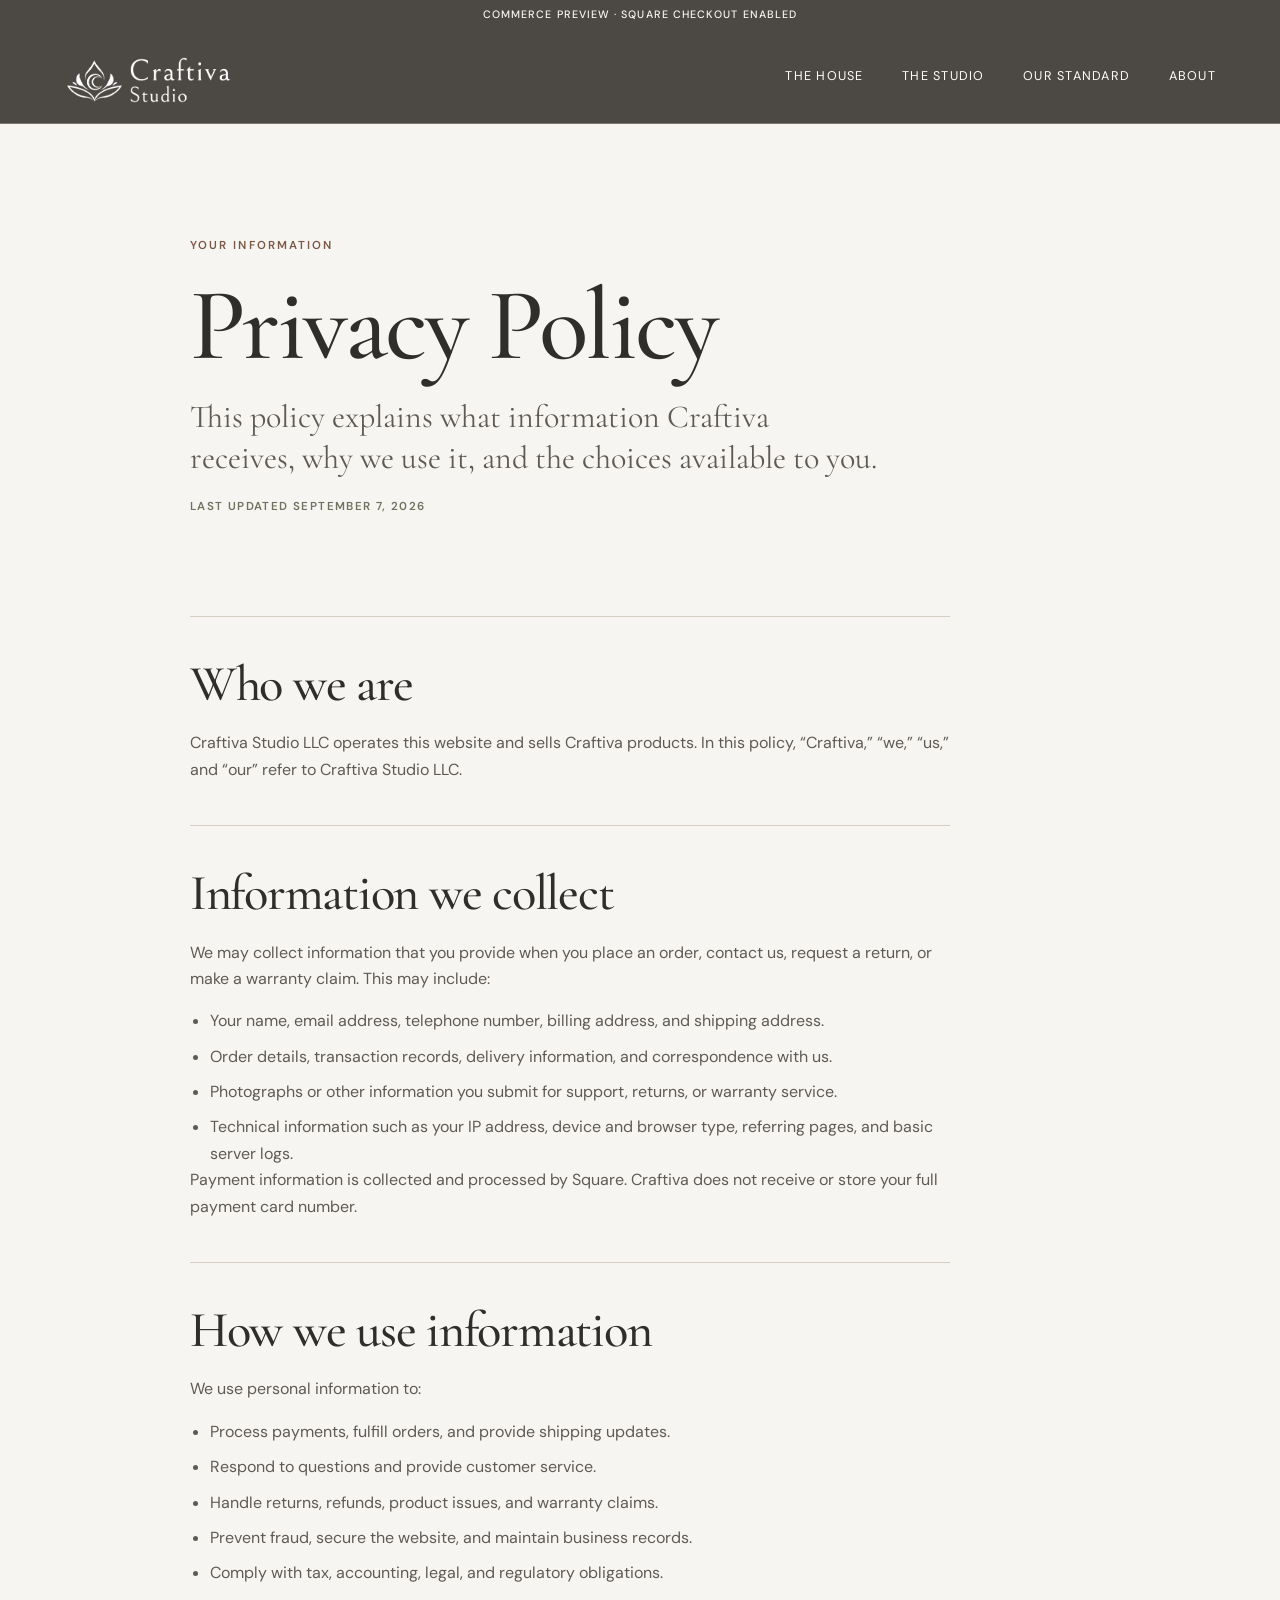
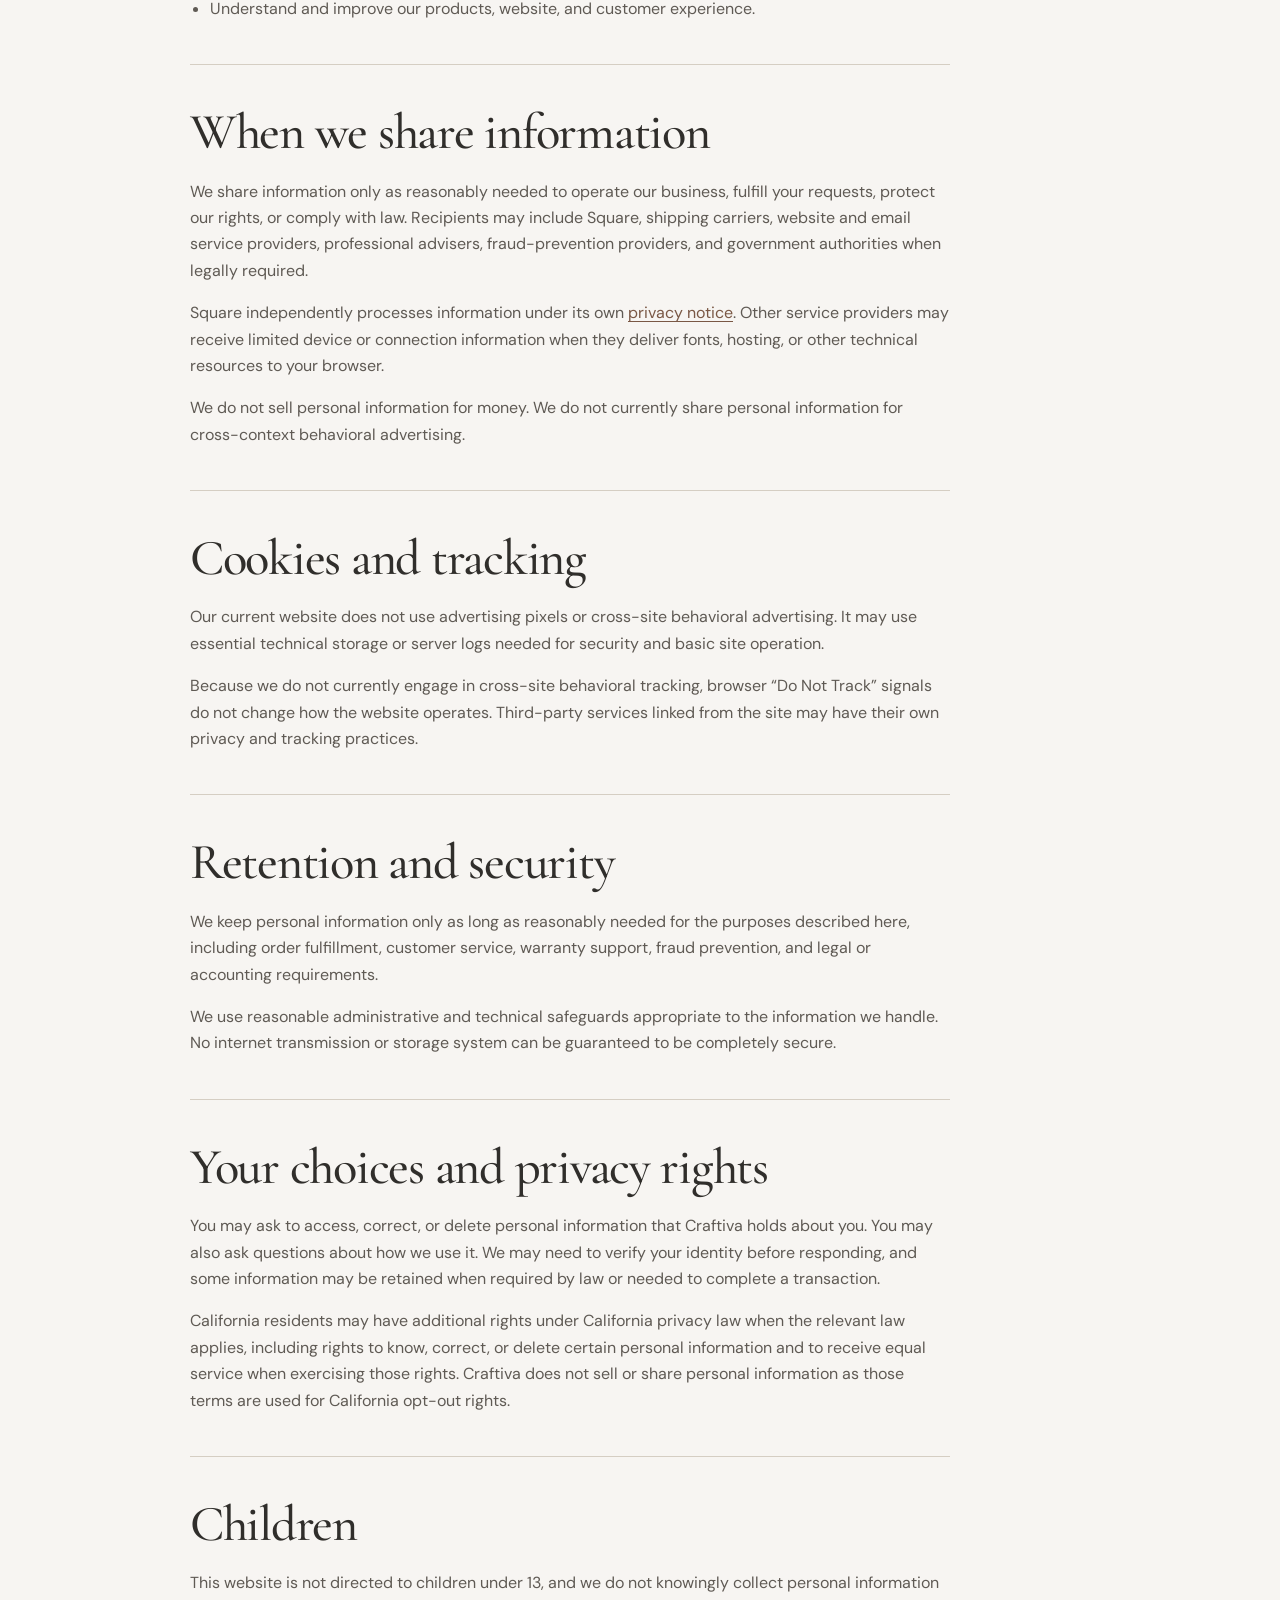
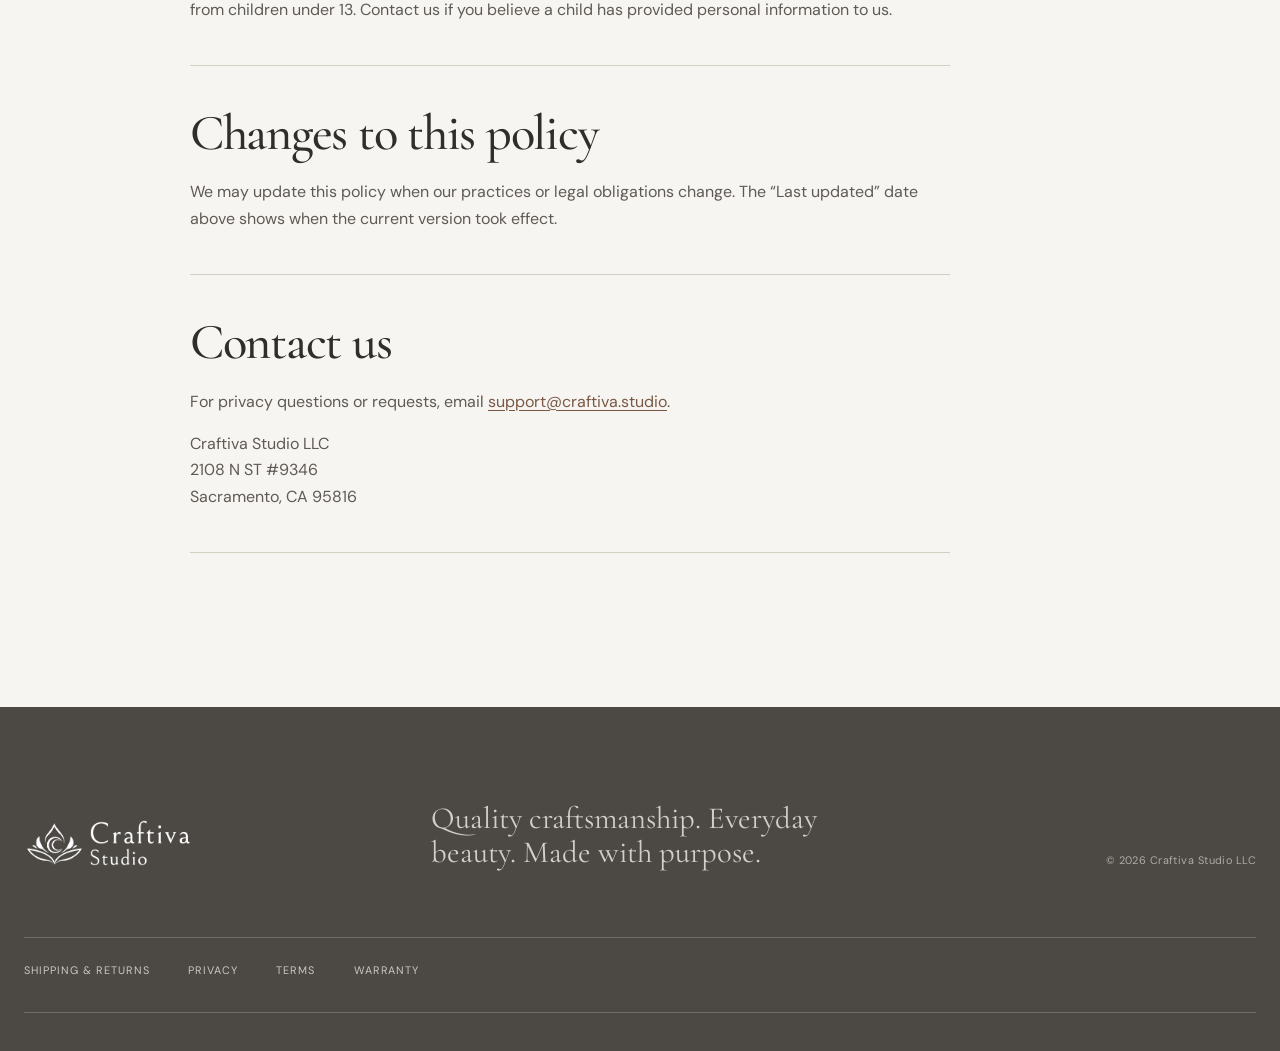
==== policies/privacy/index.html @ c4450351 "Build Craftiva storefront preview" ====
<!doctype html>
<html lang="en">
  <head>
    <meta charset="UTF-8">
    <meta name="viewport" content="width=device-width, initial-scale=1.0">
    <meta name="description" content="How Craftiva Studio LLC collects, uses, and protects personal information.">
    <title>Privacy Policy | Craftiva</title>
    <link rel="icon" href="/logo.png">
    <link rel="preconnect" href="https://fonts.googleapis.com">
    <link rel="preconnect" href="https://fonts.gstatic.com" crossorigin>
    <link href="https://fonts.googleapis.com/css2?family=Cormorant+Garamond:ital,wght@0,500;0,600;1,500&amp;family=DM+Sans:wght@400;500;600&amp;display=swap" rel="stylesheet">
    <link rel="stylesheet" href="/styles.css">
    <script src="/script.js" defer></script>
  </head>
  <body class="policy-page">
    <a class="skip-link" href="#main-content">Skip to content</a>
    <div class="preview-note" role="note">Commerce preview · Square checkout enabled</div>

    <header class="site-header site-header--product">
      <a class="brand" href="/" aria-label="Craftiva home">
        <img src="/craftiva-logo-horizontal-white.png" alt="Craftiva">
      </a>
      <button class="menu-toggle" type="button" aria-expanded="false" aria-controls="primary-nav">
        <span class="menu-toggle__label">Menu</span>
        <span class="menu-toggle__icon" aria-hidden="true"></span>
      </button>
      <nav class="primary-nav" id="primary-nav" aria-label="Primary navigation">
        <a href="/#house">The House</a>
        <a href="/#studio">The Studio</a>
        <a href="/#standard">Our Standard</a>
        <a href="/#about">About</a>
      </nav>
    </header>

    <main class="policy-main" id="main-content">
      <div class="policy-shell">
        <header class="policy-header">
          <p class="eyebrow">Your Information</p>
          <h1>Privacy Policy</h1>
          <p class="policy-header__lede">This policy explains what information Craftiva receives, why we use it, and the choices available to you.</p>
          <p class="policy-updated">Last updated September 7, 2026</p>
        </header>

        <div class="policy-content">
          <section class="policy-section">
            <h2>Who we are</h2>
            <p>Craftiva Studio LLC operates this website and sells Craftiva products. In this policy, “Craftiva,” “we,” “us,” and “our” refer to Craftiva Studio LLC.</p>
          </section>

          <section class="policy-section">
            <h2>Information we collect</h2>
            <p>We may collect information that you provide when you place an order, contact us, request a return, or make a warranty claim. This may include:</p>
            <ul>
              <li>Your name, email address, telephone number, billing address, and shipping address.</li>
              <li>Order details, transaction records, delivery information, and correspondence with us.</li>
              <li>Photographs or other information you submit for support, returns, or warranty service.</li>
              <li>Technical information such as your IP address, device and browser type, referring pages, and basic server logs.</li>
            </ul>
            <p>Payment information is collected and processed by Square. Craftiva does not receive or store your full payment card number.</p>
          </section>

          <section class="policy-section">
            <h2>How we use information</h2>
            <p>We use personal information to:</p>
            <ul>
              <li>Process payments, fulfill orders, and provide shipping updates.</li>
              <li>Respond to questions and provide customer service.</li>
              <li>Handle returns, refunds, product issues, and warranty claims.</li>
              <li>Prevent fraud, secure the website, and maintain business records.</li>
              <li>Comply with tax, accounting, legal, and regulatory obligations.</li>
              <li>Understand and improve our products, website, and customer experience.</li>
            </ul>
          </section>

          <section class="policy-section">
            <h2>When we share information</h2>
            <p>We share information only as reasonably needed to operate our business, fulfill your requests, protect our rights, or comply with law. Recipients may include Square, shipping carriers, website and email service providers, professional advisers, fraud-prevention providers, and government authorities when legally required.</p>
            <p>Square independently processes information under its own <a href="https://squareup.com/us/en/legal/general/privacy" rel="noopener noreferrer">privacy notice</a>. Other service providers may receive limited device or connection information when they deliver fonts, hosting, or other technical resources to your browser.</p>
            <p>We do not sell personal information for money. We do not currently share personal information for cross-context behavioral advertising.</p>
          </section>

          <section class="policy-section">
            <h2>Cookies and tracking</h2>
            <p>Our current website does not use advertising pixels or cross-site behavioral advertising. It may use essential technical storage or server logs needed for security and basic site operation.</p>
            <p>Because we do not currently engage in cross-site behavioral tracking, browser “Do Not Track” signals do not change how the website operates. Third-party services linked from the site may have their own privacy and tracking practices.</p>
          </section>

          <section class="policy-section">
            <h2>Retention and security</h2>
            <p>We keep personal information only as long as reasonably needed for the purposes described here, including order fulfillment, customer service, warranty support, fraud prevention, and legal or accounting requirements.</p>
            <p>We use reasonable administrative and technical safeguards appropriate to the information we handle. No internet transmission or storage system can be guaranteed to be completely secure.</p>
          </section>

          <section class="policy-section">
            <h2>Your choices and privacy rights</h2>
            <p>You may ask to access, correct, or delete personal information that Craftiva holds about you. You may also ask questions about how we use it. We may need to verify your identity before responding, and some information may be retained when required by law or needed to complete a transaction.</p>
            <p>California residents may have additional rights under California privacy law when the relevant law applies, including rights to know, correct, or delete certain personal information and to receive equal service when exercising those rights. Craftiva does not sell or share personal information as those terms are used for California opt-out rights.</p>
          </section>

          <section class="policy-section">
            <h2>Children</h2>
            <p>This website is not directed to children under 13, and we do not knowingly collect personal information from children under 13. Contact us if you believe a child has provided personal information to us.</p>
          </section>

          <section class="policy-section">
            <h2>Changes to this policy</h2>
            <p>We may update this policy when our practices or legal obligations change. The “Last updated” date above shows when the current version took effect.</p>
          </section>

          <section class="policy-section policy-contact">
            <h2>Contact us</h2>
            <p>For privacy questions or requests, email <a href="mailto:support@craftiva.studio">support@craftiva.studio</a>.</p>
            <address>
              Craftiva Studio LLC<br>
              2108 N ST #9346<br>
              Sacramento, CA 95816
            </address>
          </section>
        </div>
      </div>
    </main>

    <footer class="site-footer">
      <div class="site-footer__inner">
        <a class="site-footer__brand" href="/" aria-label="Craftiva home">
          <img src="/craftiva-logo-horizontal-white.png" alt="Craftiva">
        </a>
        <p class="site-footer__line">Quality craftsmanship. Everyday beauty. Made with purpose.</p>
        <p class="site-footer__copyright">© 2026 Craftiva Studio LLC</p>
        <nav class="site-footer__policies" aria-label="Policies">
          <a href="/policies/shipping-returns/">Shipping &amp; Returns</a>
          <a aria-current="page" href="/policies/privacy/">Privacy</a>
          <a href="/policies/terms/">Terms</a>
          <a href="/policies/warranty/">Warranty</a>
        </nav>
      </div>
    </footer>
  </body>
</html>
---- styles.css ----
:root {
  --linen: #f7f5f2;
  --sand: #eae3da;
  --travertine: #d5cec3;
  --oak: #c7a87b;
  --walnut: #7a5845;
  --olive: #70715f;
  --charcoal: #4c4944;
  --ink: #302e2b;
  --paper: #fffdf9;
  --font-display: "Cormorant Garamond", Georgia, serif;
  --font-body: "DM Sans", Arial, sans-serif;
  --shell: min(100% - 48px, 1240px);
  --transition: 400ms cubic-bezier(.22, 1, .36, 1);
}

*,
*::before,
*::after {
  box-sizing: border-box;
}

html {
  scroll-behavior: smooth;
  background: var(--linen);
}

body {
  margin: 0;
  overflow-x: hidden;
  background: var(--linen);
  color: var(--charcoal);
  font-family: var(--font-body);
  font-size: 16px;
  line-height: 1.65;
  -webkit-font-smoothing: antialiased;
}

body.menu-open {
  overflow: hidden;
}

img {
  display: block;
  max-width: 100%;
}

a {
  color: inherit;
  text-decoration: none;
}

button {
  color: inherit;
  font: inherit;
}

h1,
h2,
h3,
p {
  margin-top: 0;
}

h1,
h2,
h3 {
  font-family: var(--font-display);
  font-weight: 500;
  letter-spacing: -.025em;
}

h2 {
  margin-bottom: 0;
  font-size: clamp(3.25rem, 6.4vw, 6.7rem);
  line-height: .91;
}

h3 {
  line-height: 1.03;
}

:focus-visible {
  outline: 2px solid currentColor;
  outline-offset: 5px;
}

.skip-link {
  position: fixed;
  z-index: 100;
  top: 10px;
  left: 10px;
  padding: 10px 16px;
  transform: translateY(-150%);
  background: var(--linen);
  color: var(--ink);
}

.skip-link:focus {
  transform: translateY(0);
}

.shell {
  width: var(--shell);
  margin-inline: auto;
}

.section {
  padding: clamp(96px, 12vw, 180px) 0;
}

.eyebrow {
  margin-bottom: 28px;
  color: var(--walnut);
  font-size: .72rem;
  font-weight: 600;
  letter-spacing: .18em;
  line-height: 1.2;
  text-transform: uppercase;
}

.eyebrow--light {
  color: rgba(255, 253, 249, .82);
}

.preview-note {
  position: absolute;
  z-index: 20;
  top: 0;
  width: 100%;
  height: 30px;
  display: flex;
  align-items: center;
  justify-content: center;
  gap: .45em;
  background: var(--charcoal);
  color: var(--linen);
  font-size: .67rem;
  font-weight: 500;
  letter-spacing: .1em;
  text-align: center;
  text-transform: uppercase;
}

.site-header {
  position: absolute;
  z-index: 15;
  top: 30px;
  left: 0;
  width: 100%;
  height: 94px;
  display: flex;
  align-items: center;
  justify-content: space-between;
  padding-inline: clamp(24px, 5vw, 72px);
  color: var(--paper);
  border-bottom: 1px solid rgba(255, 255, 255, .25);
}

.brand,
.site-footer__brand {
  position: relative;
  width: 172px;
  height: 60px;
  overflow: hidden;
}

.brand {
  z-index: 3;
}

.brand img,
.site-footer__brand img {
  position: absolute;
  top: 50%;
  left: 50%;
  width: 340px;
  max-width: none;
  transform: translate(-50%, -50%);
}

.primary-nav {
  display: flex;
  align-items: center;
  gap: clamp(24px, 3vw, 48px);
  font-size: .79rem;
  letter-spacing: .1em;
  text-transform: uppercase;
}

.primary-nav a,
.site-footer__nav a {
  position: relative;
  padding: 10px 0;
}

.primary-nav a::after,
.site-footer__nav a::after {
  content: "";
  position: absolute;
  right: 0;
  bottom: 5px;
  left: 0;
  height: 1px;
  transform: scaleX(0);
  transform-origin: right;
  background: currentColor;
  transition: transform var(--transition);
}

.primary-nav a:hover::after,
.primary-nav a:focus-visible::after,
.site-footer__nav a:hover::after,
.site-footer__nav a:focus-visible::after {
  transform: scaleX(1);
  transform-origin: left;
}

.menu-toggle {
  display: none;
}

.hero {
  position: relative;
  min-height: min(940px, 100svh);
  display: grid;
  align-items: end;
  overflow: hidden;
  color: var(--paper);
  background: var(--charcoal);
}

.hero__media,
.hero__media img,
.hero__veil {
  position: absolute;
  inset: 0;
  width: 100%;
  height: 100%;
}

.hero__media img {
  object-fit: cover;
  object-position: center 58%;
  filter: saturate(.82) contrast(.94) brightness(.76);
  transform: scale(1.005);
  animation: hero-image 1.1s ease-out both;
}

.hero__veil {
  background:
    linear-gradient(90deg, rgba(35, 31, 27, .84) 0%, rgba(35, 31, 27, .55) 44%, rgba(35, 31, 27, .14) 74%),
    linear-gradient(0deg, rgba(32, 29, 25, .52) 0%, transparent 42%);
}

.hero__content {
  position: relative;
  z-index: 2;
  padding-bottom: clamp(94px, 11vh, 140px);
}

.hero h1 {
  max-width: 950px;
  margin-bottom: 32px;
  font-size: clamp(4.1rem, 9vw, 9.2rem);
  line-height: .79;
  letter-spacing: -.045em;
  text-wrap: balance;
}

.hero__intro {
  max-width: 620px;
  margin-bottom: 42px;
  color: rgba(255, 253, 249, .86);
  font-size: clamp(1rem, 1.25vw, 1.18rem);
  line-height: 1.6;
}

.hero__actions {
  display: flex;
  align-items: center;
  gap: 36px;
}

.button {
  min-height: 52px;
  display: inline-flex;
  align-items: center;
  justify-content: center;
  padding: 14px 24px;
  border: 1px solid currentColor;
  font-size: .76rem;
  font-weight: 600;
  letter-spacing: .11em;
  text-transform: uppercase;
  transition: color var(--transition), background-color var(--transition);
}

.button--light {
  background: var(--paper);
  color: var(--ink);
  border-color: var(--paper);
}

.button--light:hover,
.button--light:focus-visible {
  background: transparent;
  color: var(--paper);
}

.text-link {
  font-size: .8rem;
  font-weight: 600;
  letter-spacing: .1em;
  text-transform: uppercase;
}

.text-link span {
  display: inline-block;
  margin-left: 7px;
  transition: transform var(--transition);
}

.text-link:hover span,
.text-link:focus-visible span {
  transform: translate(4px, 4px);
}

.hero__caption {
  position: absolute;
  z-index: 2;
  right: clamp(24px, 5vw, 72px);
  bottom: 34px;
  margin: 0;
  font-size: .67rem;
  letter-spacing: .13em;
  text-transform: uppercase;
  writing-mode: vertical-rl;
  transform: rotate(180deg);
}

.section-heading {
  display: grid;
  grid-template-columns: minmax(0, 1.55fr) minmax(260px, .45fr);
  align-items: end;
  gap: 72px;
  margin-bottom: clamp(72px, 9vw, 130px);
}

.section-heading > p {
  max-width: 410px;
  margin-bottom: 0;
  color: #6b655e;
}

.product-grid {
  display: grid;
  grid-template-columns: repeat(2, minmax(0, 1fr));
  gap: clamp(30px, 6vw, 92px);
}

.product-card--offset {
  margin-top: 120px;
}

.product-card__image {
  position: relative;
  aspect-ratio: 4 / 3;
  overflow: hidden;
  background: var(--sand);
}

.product-card__image img {
  width: 100%;
  height: 100%;
  object-fit: cover;
  object-position: center;
  filter: saturate(.66) contrast(.94) brightness(1.02);
  transition: transform 700ms cubic-bezier(.22, 1, .36, 1), filter var(--transition);
}

.product-card:hover .product-card__image img {
  transform: scale(1.025);
  filter: saturate(.8) contrast(.96) brightness(1.02);
}

.status {
  position: absolute;
  top: 18px;
  left: 18px;
  padding: 8px 12px;
  background: rgba(247, 245, 242, .94);
  color: var(--ink);
  font-size: .64rem;
  font-weight: 600;
  letter-spacing: .13em;
  line-height: 1;
  text-transform: uppercase;
}

.product-card__body {
  padding-top: 25px;
  border-top: 1px solid var(--travertine);
}

.product-card__category {
  margin-bottom: 24px;
  color: var(--olive);
  font-size: .66rem;
  font-weight: 600;
  letter-spacing: .14em;
  text-transform: uppercase;
}

.product-card__title-row {
  display: flex;
  align-items: start;
  justify-content: space-between;
  gap: 24px;
  margin-bottom: 22px;
}

.product-card h3 {
  margin-bottom: 0;
  font-size: clamp(2.2rem, 3.5vw, 3.55rem);
}

.price {
  flex: none;
  margin-top: 8px;
  margin-bottom: 0;
  font-size: .86rem;
  font-weight: 600;
  letter-spacing: .06em;
}

.product-card__body > p:not(.product-card__category):not(.product-card__detail) {
  max-width: 540px;
  margin-bottom: 20px;
  color: #6b655e;
}

.product-card__detail {
  margin-bottom: 0;
  color: var(--walnut);
  font-size: .72rem;
  font-weight: 600;
  letter-spacing: .08em;
  text-transform: uppercase;
}

.house {
  background: var(--sand);
}

.house__intro {
  max-width: 970px;
  margin-bottom: clamp(70px, 9vw, 130px);
}

.house__intro > p:last-child {
  max-width: 620px;
  margin: 40px 0 0 auto;
  color: #6b655e;
}

.category-list {
  border-top: 1px solid #bfb5a9;
}

.category-row {
  min-height: 185px;
  display: grid;
  grid-template-columns: 80px minmax(0, 1fr) minmax(170px, .34fr);
  align-items: center;
  gap: 32px;
  padding: 34px 0;
  border-bottom: 1px solid #bfb5a9;
}

.category-row__number {
  margin: 0;
  color: var(--walnut);
  font-size: .7rem;
  letter-spacing: .13em;
}

.category-row h3 {
  margin-bottom: 9px;
  font-size: clamp(2rem, 4vw, 4.2rem);
}

.category-row div p,
.category-row__state {
  margin-bottom: 0;
  color: #746c64;
  font-size: .85rem;
}

.category-row__state {
  text-align: right;
  letter-spacing: .05em;
  text-transform: uppercase;
}

.forthcoming {
  background: var(--linen);
}

.forthcoming__grid {
  display: grid;
  grid-template-columns: minmax(280px, .7fr) minmax(0, 1.3fr);
  gap: clamp(60px, 10vw, 150px);
  align-items: start;
}

.forthcoming__copy {
  position: sticky;
  top: 48px;
}

.forthcoming__copy h2 {
  margin-bottom: 36px;
}

.forthcoming__copy > p:last-child {
  max-width: 470px;
  color: #6b655e;
}

.forthcoming__slots {
  display: grid;
  grid-template-columns: repeat(2, minmax(0, 1fr));
  gap: 24px;
}

.future-card:nth-child(2) {
  margin-top: 88px;
}

.placeholder-slot {
  position: relative;
  aspect-ratio: 4 / 5;
  display: flex;
  flex-direction: column;
  align-items: center;
  justify-content: center;
  overflow: hidden;
  color: rgba(76, 73, 68, .67);
  border: 1px solid rgba(76, 73, 68, .16);
  background:
    linear-gradient(118deg, transparent 0 48%, rgba(76, 73, 68, .12) 48.15% 48.4%, transparent 48.55%),
    linear-gradient(28deg, transparent 0 62%, rgba(76, 73, 68, .1) 62.15% 62.4%, transparent 62.55%),
    var(--sand);
}

.placeholder-slot--oak {
  background:
    linear-gradient(118deg, transparent 0 48%, rgba(76, 73, 68, .1) 48.15% 48.4%, transparent 48.55%),
    linear-gradient(28deg, transparent 0 62%, rgba(76, 73, 68, .08) 62.15% 62.4%, transparent 62.55%),
    #dfcfb7;
}

.placeholder-slot span {
  font-size: .63rem;
  font-weight: 600;
  letter-spacing: .14em;
  text-transform: uppercase;
}

.placeholder-slot small {
  margin-top: 6px;
  font-size: .65rem;
}

.status--inline {
  position: static;
  display: inline-block;
  margin: 20px 0 14px;
  padding: 0;
  background: transparent;
  color: var(--olive);
}

.future-card h3 {
  margin-bottom: 0;
  font-size: clamp(2rem, 3vw, 3rem);
}

.studio {
  position: relative;
  min-height: 790px;
  display: grid;
  align-items: center;
  overflow: hidden;
  background: var(--charcoal);
  color: var(--paper);
}

.studio__field {
  position: absolute;
  inset: 0;
  opacity: .36;
  background:
    radial-gradient(circle at 72% 42%, rgba(199, 168, 123, .24), transparent 28%),
    linear-gradient(120deg, transparent 0 64%, rgba(213, 206, 195, .08) 64.1% 64.3%, transparent 64.4%);
}

.studio__line {
  position: absolute;
  display: block;
  width: 42vw;
  aspect-ratio: 1;
  border: 1px solid rgba(247, 245, 242, .22);
  border-radius: 50%;
}

.studio__line--one {
  top: -24%;
  right: -4%;
}

.studio__line--two {
  right: 16%;
  bottom: -48%;
}

.studio__line--three {
  top: 33%;
  right: -21%;
}

.studio__content {
  position: relative;
  z-index: 1;
}

.studio__content h2 {
  max-width: 860px;
  margin-bottom: 40px;
}

.studio__content > p:not(.eyebrow):not(.studio__note) {
  max-width: 580px;
  color: rgba(255, 253, 249, .72);
}

.studio__note {
  max-width: 580px;
  margin: 38px 0 0;
  padding-top: 22px;
  color: var(--oak);
  border-top: 1px solid rgba(255, 253, 249, .18);
  font-size: .69rem;
  font-weight: 600;
  letter-spacing: .09em;
  text-transform: uppercase;
}

.standard__heading {
  display: grid;
  grid-template-columns: .5fr 1.5fr;
  gap: 44px;
  margin-bottom: clamp(72px, 10vw, 130px);
}

.standard__heading h2 {
  grid-column: 2;
}

.principles {
  display: grid;
  grid-template-columns: repeat(3, minmax(0, 1fr));
  border-top: 1px solid var(--travertine);
}

.principle {
  min-height: 330px;
  padding: 34px clamp(24px, 3.3vw, 48px) 28px 0;
  border-right: 1px solid var(--travertine);
}

.principle + .principle {
  padding-left: clamp(24px, 3.3vw, 48px);
}

.principle:last-child {
  padding-right: 0;
  border-right: 0;
}

.principle__number {
  margin-bottom: 80px;
  color: var(--walnut);
  font-size: .69rem;
  letter-spacing: .12em;
}

.principle h3 {
  margin-bottom: 20px;
  font-size: clamp(2rem, 3vw, 3.3rem);
}

.principle > p:last-child {
  max-width: 310px;
  margin-bottom: 0;
  color: #6b655e;
}

.about {
  padding: clamp(90px, 11vw, 150px) 0;
  background: var(--travertine);
}

.about__grid {
  display: grid;
  grid-template-columns: minmax(260px, .65fr) minmax(0, 1.35fr);
  align-items: center;
  gap: clamp(50px, 10vw, 150px);
}

.about__mark {
  position: relative;
  aspect-ratio: 1;
  overflow: hidden;
  background: var(--olive);
}

.about__mark img {
  position: absolute;
  top: 50%;
  left: 50%;
  width: 165%;
  max-width: none;
  transform: translate(-50%, -50%);
}

.about__copy h2 {
  margin-bottom: 38px;
  font-size: clamp(3rem, 5.6vw, 6rem);
}

.about__copy > p:not(.eyebrow) {
  max-width: 620px;
  margin-bottom: 18px;
  color: #5f5a54;
}

.site-footer {
  padding: 76px 0 38px;
  background: var(--charcoal);
  color: var(--paper);
}

.site-footer__top {
  min-height: 150px;
  display: flex;
  align-items: flex-start;
  justify-content: space-between;
  gap: 40px;
}

.site-footer__nav {
  display: flex;
  gap: clamp(22px, 3vw, 44px);
  font-size: .7rem;
  letter-spacing: .12em;
  text-transform: uppercase;
}

.site-footer__bottom {
  display: flex;
  justify-content: space-between;
  gap: 40px;
  padding-top: 28px;
  border-top: 1px solid rgba(255, 253, 249, .2);
  color: rgba(255, 253, 249, .62);
  font-size: .7rem;
  letter-spacing: .04em;
}

.site-footer__bottom p {
  margin-bottom: 0;
}

.reveal {
  opacity: 1;
  transform: none;
}

.reveal.is-visible {
  animation: reveal-in 650ms cubic-bezier(.22, 1, .36, 1) both;
}

@keyframes hero-image {
  from {
    opacity: .7;
    transform: scale(1.02);
  }
  to {
    opacity: 1;
    transform: scale(1.005);
  }
}

@keyframes reveal-in {
  from {
    opacity: 0;
    transform: translateY(24px);
  }
  to {
    opacity: 1;
    transform: translateY(0);
  }
}

/* World-led Gate A homepage */
.section__inner,
.hero__content {
  width: var(--shell);
  margin-inline: auto;
}

.hero__lede {
  max-width: 620px;
  margin-bottom: 42px;
  color: rgba(255, 253, 249, .86);
  font-size: clamp(1rem, 1.25vw, 1.18rem);
}

.hero__lede--rituals {
  color: rgba(255, 253, 249, .82);
  font-size: .72rem;
  font-weight: 600;
  letter-spacing: .18em;
  line-height: 1.4;
  text-transform: uppercase;
}

.hero__scroll {
  position: absolute;
  z-index: 2;
  right: clamp(24px, 5vw, 72px);
  bottom: 32px;
  display: flex;
  align-items: center;
  gap: 12px;
  font-size: .64rem;
  font-weight: 600;
  letter-spacing: .14em;
  text-transform: uppercase;
}

.hero__scroll span:last-child {
  font-size: 1rem;
}

.house-world {
  padding-bottom: clamp(110px, 14vw, 210px);
}

.room {
  padding-top: clamp(42px, 6vw, 72px);
  border-top: 1px solid #bfb5a9;
}

.room + .room {
  margin-top: clamp(110px, 15vw, 220px);
}

.room__heading {
  display: grid;
  grid-template-columns: minmax(0, 1.25fr) minmax(260px, .55fr);
  gap: 28px 80px;
  align-items: end;
  margin-bottom: clamp(52px, 7vw, 92px);
}

.room__heading .eyebrow {
  grid-column: 1 / -1;
  margin-bottom: 0;
}

.room__heading h3 {
  margin: 0;
  font-size: clamp(3.25rem, 6.4vw, 6.8rem);
  line-height: .88;
}

.room__heading > p:last-child {
  margin: 0;
  color: #6b655e;
}

.room__feature {
  display: grid;
  grid-template-columns: minmax(0, 1.35fr) minmax(270px, .65fr);
  gap: clamp(38px, 7vw, 100px);
  align-items: end;
}

.room__feature--reverse {
  grid-template-columns: minmax(270px, .65fr) minmax(0, 1.35fr);
}

.room__feature--reverse .room__image {
  grid-column: 2;
}

.room__feature--reverse .room__piece {
  grid-column: 1;
  grid-row: 1;
}

.room__image {
  margin: 0;
}

.room__image img {
  width: 100%;
  height: 100%;
  object-fit: cover;
  filter: saturate(.68) contrast(.94) brightness(1.01);
}

.room__image--landscape img {
  aspect-ratio: 3 / 2;
}

.room__image--portrait img {
  aspect-ratio: 5 / 4;
  object-position: center 58%;
}

.room__image--square img {
  aspect-ratio: 1;
  object-position: center;
}

.room__image figcaption {
  margin-top: 13px;
  color: #756d65;
  font-size: .64rem;
  letter-spacing: .11em;
  text-transform: uppercase;
}

.status-label {
  margin-bottom: 21px;
  color: var(--olive);
  font-size: .64rem;
  font-weight: 600;
  letter-spacing: .15em;
  text-transform: uppercase;
}

.room__piece h4,
.quiet-piece h4,
.studio-card h3,
.studio-notebook h3 {
  font-family: var(--font-display);
  font-weight: 500;
  letter-spacing: -.025em;
}

.room__piece h4 {
  margin: 0 0 18px;
  font-size: clamp(2.45rem, 4vw, 4.5rem);
  line-height: .93;
}

.piece-price {
  margin-bottom: 25px;
  font-size: .84rem;
  font-weight: 600;
  letter-spacing: .07em;
}

.room__piece > p:not(.status-label):not(.piece-price) {
  max-width: 470px;
  margin-bottom: 28px;
  color: #6b655e;
}

.forthcoming-shelf {
  width: min(86%, 980px);
  display: grid;
  grid-template-columns: repeat(2, minmax(0, 1fr));
  gap: clamp(28px, 5vw, 64px);
  margin: clamp(80px, 10vw, 130px) 0 0 auto;
  padding-top: 28px;
  border-top: 1px solid #bfb5a9;
}

.quiet-piece {
  display: grid;
  grid-template-columns: minmax(100px, 150px) minmax(0, 1fr);
  gap: 24px;
  align-items: start;
}

.quiet-piece__image {
  aspect-ratio: 4 / 3;
  margin: 0;
  overflow: hidden;
  border: 1px solid rgba(76, 73, 68, .12);
  background-color: var(--travertine);
}

.quiet-piece__image img {
  width: 100%;
  height: 100%;
  object-fit: cover;
  filter: saturate(.78) contrast(.96) brightness(1.02);
}

.status-label--quiet {
  margin: 3px 0 15px;
  color: var(--walnut);
}

.quiet-piece h4 {
  margin: 0 0 12px;
  font-size: clamp(1.8rem, 3vw, 2.7rem);
  line-height: .95;
}

.quiet-piece p:last-child {
  margin: 0;
  color: #756d65;
  font-size: .82rem;
  line-height: 1.55;
}

.studio-world {
  position: relative;
  overflow: hidden;
  background: var(--charcoal);
  color: var(--paper);
}

.studio-world::before {
  content: "";
  position: absolute;
  inset: 0;
  pointer-events: none;
  background:
    radial-gradient(circle at 85% 10%, rgba(199, 168, 123, .16), transparent 27%),
    linear-gradient(120deg, transparent 0 67%, rgba(213, 206, 195, .06) 67.1% 67.2%, transparent 67.3%);
}

.studio-world .section__inner {
  position: relative;
}

.studio-world__intro {
  max-width: 940px;
  margin-bottom: clamp(72px, 10vw, 135px);
}

.studio-world__intro h2 {
  margin-bottom: 34px;
}

.studio-world__intro > p:last-child {
  max-width: 680px;
  margin: 0 0 0 auto;
  color: rgba(255, 253, 249, .7);
}

.studio-grid {
  width: min(100%, 1080px);
  display: grid;
  grid-template-columns: repeat(2, minmax(0, 1fr));
  gap: clamp(18px, 3vw, 42px);
  margin-left: auto;
}

.studio-card:nth-child(2) {
  margin-top: 74px;
}

.studio-card__image {
  aspect-ratio: 1;
  margin-bottom: 25px;
  overflow: hidden;
  border: 1px solid rgba(255, 253, 249, .13);
  background-color: #5d5952;
}

.studio-card__image img {
  width: 100%;
  height: 100%;
  object-fit: cover;
  filter: saturate(.78) contrast(.96) brightness(.98);
}

.status-label--studio {
  color: var(--oak);
}

.studio-card h3 {
  margin: 0 0 14px;
  font-size: clamp(2rem, 3vw, 3.1rem);
}

.studio-card > p:last-child {
  margin: 0;
  color: rgba(255, 253, 249, .62);
  font-size: .85rem;
}

.studio-notebook {
  display: grid;
  grid-template-columns: minmax(0, 1.15fr) minmax(300px, .85fr);
  gap: clamp(42px, 7vw, 96px);
  align-items: end;
  margin: clamp(90px, 12vw, 170px) 0 0;
  padding-top: 34px;
  border-top: 1px solid rgba(255, 253, 249, .2);
}

.studio-notebook__image {
  aspect-ratio: 1412 / 676;
  margin: 0;
  overflow: hidden;
  border: 1px solid rgba(255, 253, 249, .13);
  background: #656565;
}

.studio-notebook__image img {
  width: 100%;
  height: 100%;
  object-fit: cover;
}

.studio-notebook h3 {
  margin: 0 0 18px;
  font-size: clamp(2.5rem, 4.8vw, 4.8rem);
  line-height: .93;
}

.studio-notebook__copy > p:last-child {
  margin: 0;
  color: rgba(255, 253, 249, .66);
}

.principles {
  display: block;
  background: var(--linen);
}

.principles__intro {
  display: grid;
  grid-template-columns: .5fr 1.5fr;
  gap: 44px;
  margin-bottom: clamp(72px, 10vw, 130px);
}

.principles__intro h2 {
  grid-column: 2;
}

.principles__list {
  display: grid;
  grid-template-columns: repeat(3, minmax(0, 1fr));
  border-top: 1px solid var(--travertine);
}

.principle > span {
  display: block;
  margin-bottom: 74px;
  color: var(--walnut);
  font-size: .69rem;
  letter-spacing: .12em;
}

.principle div > p {
  max-width: 330px;
  margin: 0;
  color: #6b655e;
}

.about__layout {
  display: grid;
  grid-template-columns: minmax(280px, .9fr) minmax(0, 1.1fr);
  gap: clamp(54px, 10vw, 145px);
  align-items: end;
}

.about__layout h2 {
  margin-bottom: 0;
  font-size: clamp(3rem, 5.6vw, 6rem);
}

.about__copy p {
  max-width: 660px;
  margin-bottom: 20px;
  color: #5f5a54;
  font-size: clamp(1rem, 1.3vw, 1.13rem);
}

.about__copy p:last-child {
  margin-bottom: 0;
}

.site-footer__inner {
  width: var(--shell);
  min-height: 230px;
  display: grid;
  grid-template-columns: auto minmax(280px, 1fr) auto;
  align-items: end;
  gap: 48px;
  margin-inline: auto;
  padding-bottom: 32px;
  border-bottom: 1px solid rgba(255, 253, 249, .2);
}

.site-footer__line,
.site-footer__copyright {
  margin: 0;
}

.site-footer__line {
  max-width: 440px;
  justify-self: center;
  color: rgba(255, 253, 249, .74);
  font-family: var(--font-display);
  font-size: clamp(1.4rem, 2.4vw, 2.3rem);
  line-height: 1.1;
}

.site-footer__copyright {
  color: rgba(255, 253, 249, .55);
  font-size: .68rem;
  letter-spacing: .04em;
}

.site-footer__policies {
  grid-column: 1 / -1;
  width: 100%;
  display: flex;
  flex-wrap: wrap;
  gap: 12px clamp(22px, 3vw, 40px);
  align-items: center;
  padding-top: 24px;
  border-top: 1px solid rgba(255, 253, 249, .2);
  color: rgba(255, 253, 249, .7);
  font-size: .68rem;
  letter-spacing: .09em;
  text-transform: uppercase;
}

.site-footer__policies a {
  text-decoration-color: transparent;
  text-underline-offset: 4px;
  transition: color var(--transition), text-decoration-color var(--transition);
}

.site-footer__policies a:hover,
.site-footer__policies a:focus-visible {
  color: var(--paper);
  text-decoration: underline;
  text-decoration-color: currentColor;
}

/* Policy pages */
.policy-page {
  background: var(--linen);
}

.policy-main {
  padding: clamp(74px, 9vw, 130px) 0 clamp(100px, 12vw, 170px);
}

.policy-shell {
  width: min(100% - 48px, 900px);
  margin-inline: auto;
}

.policy-header {
  max-width: 760px;
  margin-bottom: clamp(64px, 9vw, 100px);
}

.policy-header h1 {
  margin-bottom: 28px;
  color: var(--ink);
  font-size: clamp(3.6rem, 8vw, 7.4rem);
  line-height: .86;
}

.policy-header__lede {
  max-width: 690px;
  margin-bottom: 18px;
  color: #5f5a54;
  font-family: var(--font-display);
  font-size: clamp(1.35rem, 2.5vw, 2rem);
  line-height: 1.28;
}

.policy-updated {
  margin: 0;
  color: var(--olive);
  font-size: .72rem;
  font-weight: 600;
  letter-spacing: .12em;
  text-transform: uppercase;
}

.policy-content {
  max-width: 760px;
}

.policy-section {
  padding: 42px 0;
  border-top: 1px solid var(--travertine);
}

.policy-section:last-child {
  border-bottom: 1px solid var(--travertine);
}

.policy-section h2 {
  margin-bottom: 22px;
  color: var(--ink);
  font-size: clamp(2rem, 4vw, 3.15rem);
  line-height: .98;
}

.policy-section h3 {
  margin: 30px 0 12px;
  color: var(--ink);
  font-size: 1.45rem;
}

.policy-section p,
.policy-section li {
  color: #5f5a54;
}

.policy-section p {
  margin-bottom: 16px;
}

.policy-section p:last-child {
  margin-bottom: 0;
}

.policy-section ul {
  margin: 0;
  padding-left: 1.25rem;
}

.policy-section li + li {
  margin-top: 9px;
}

.policy-section a,
.policy-contact a {
  color: var(--walnut);
  text-decoration: underline;
  text-underline-offset: 3px;
}

.policy-contact address {
  color: #5f5a54;
  font-style: normal;
}

/* Non-transactional product detail prototypes */
.product-page {
  background: var(--linen);
}

.site-header--product {
  position: relative;
  top: 30px;
  margin-bottom: 30px;
  background: var(--charcoal);
}

.product-hero {
  padding: clamp(64px, 8vw, 120px) 0 clamp(100px, 12vw, 175px);
}

.product-hero__inner {
  width: var(--shell);
  display: grid;
  grid-template-columns: minmax(0, 1.08fr) minmax(340px, .92fr);
  gap: clamp(52px, 8vw, 120px);
  align-items: center;
  margin-inline: auto;
}

.product-hero__media {
  aspect-ratio: 4 / 5;
  overflow: hidden;
  background: var(--sand);
}

.product-hero__media img {
  width: 100%;
  height: 100%;
  object-fit: cover;
  object-position: center;
  filter: saturate(.68) contrast(.94) brightness(1.02);
}

.product-hero__media--contain img {
  object-fit: contain;
  object-position: center;
  filter: none;
}

.product-hero__media.product-hero__media--square {
  aspect-ratio: 1;
}

.product-breadcrumb {
  margin-bottom: clamp(52px, 7vw, 90px);
  color: #736c64;
  font-size: .65rem;
  font-weight: 600;
  letter-spacing: .1em;
  text-transform: uppercase;
}

.product-breadcrumb a {
  border-bottom: 1px solid currentColor;
}

.product-hero__summary h1 {
  margin: 0 0 30px;
  color: var(--ink);
  font-family: var(--font-display);
  font-size: clamp(3.6rem, 6.5vw, 7.2rem);
  font-weight: 500;
  letter-spacing: -.04em;
  line-height: .83;
}

.product-page--medal .product-hero__summary h1 {
  line-height: .94;
}

.product-lead {
  max-width: 530px;
  margin-bottom: 34px;
  color: #625d57;
  font-size: clamp(1.02rem, 1.4vw, 1.22rem);
}

.product-page__price {
  margin-bottom: 12px;
  color: var(--ink);
  font-size: 1.08rem;
  font-weight: 600;
  letter-spacing: .06em;
}

.product-page__note {
  margin: 0;
  color: var(--walnut);
  font-size: .68rem;
  font-weight: 600;
  letter-spacing: .1em;
  text-transform: uppercase;
}

.product-purchase {
  max-width: 420px;
  margin-top: 34px;
}

.button--purchase {
  min-width: 220px;
  background: var(--ink);
  color: var(--paper);
  border-color: var(--ink);
}

.button--purchase:hover,
.button--purchase:focus-visible {
  background: transparent;
  color: var(--ink);
}

.product-purchase__secure {
  margin: 14px 0 0;
  color: #5f5a54;
  font-size: .75rem;
  font-weight: 600;
}

.product-purchase__terms {
  margin: 5px 0 0;
  color: #736c64;
  font-size: .72rem;
}

.product-purchase__terms a {
  text-decoration: underline;
  text-underline-offset: 3px;
}

.product-story {
  background: var(--sand);
}

.product-story__grid {
  display: grid;
  grid-template-columns: minmax(0, 1.18fr) minmax(320px, .82fr);
  gap: clamp(65px, 10vw, 150px);
  align-items: start;
}

.product-story__copy h2 {
  max-width: 780px;
  margin-bottom: 46px;
}

.product-story__copy > p:not(.eyebrow) {
  max-width: 650px;
  color: #655f58;
}

.product-specs {
  margin: 0;
  border-top: 1px solid #bfb5a9;
}

.product-specs div {
  display: grid;
  grid-template-columns: 105px 1fr;
  gap: 24px;
  padding: 19px 0;
  border-bottom: 1px solid #bfb5a9;
}

.product-specs dt {
  color: var(--walnut);
  font-size: .63rem;
  font-weight: 600;
  letter-spacing: .1em;
  text-transform: uppercase;
}

.product-specs dd {
  margin: 0;
  color: #625d57;
  font-size: .86rem;
}

.product-gallery {
  padding: clamp(90px, 11vw, 160px) 0;
  background: var(--linen);
}

.product-gallery__heading {
  max-width: 880px;
  margin-bottom: clamp(65px, 8vw, 110px);
}

.product-gallery__heading h2 {
  font-size: clamp(3rem, 5.7vw, 6rem);
}

.product-gallery__grid {
  display: grid;
  grid-template-columns: repeat(3, minmax(0, 1fr));
  gap: clamp(18px, 3vw, 42px);
  align-items: start;
}

.product-gallery__slot {
  aspect-ratio: 4 / 5;
  display: flex;
  flex-direction: column;
  align-items: center;
  justify-content: center;
  color: rgba(76, 73, 68, .62);
  border: 1px solid rgba(76, 73, 68, .15);
  background:
    linear-gradient(118deg, transparent 0 48%, rgba(76, 73, 68, .1) 48.15% 48.4%, transparent 48.55%),
    linear-gradient(28deg, transparent 0 62%, rgba(76, 73, 68, .08) 62.15% 62.4%, transparent 62.55%),
    var(--travertine);
}

.product-gallery__slot--tall {
  aspect-ratio: 4 / 5;
}

.product-gallery__slot--square {
  aspect-ratio: 1;
}

.product-gallery__slot--landscape {
  grid-column: span 2;
  aspect-ratio: 3 / 2;
}

.product-gallery__slot--oak {
  background:
    linear-gradient(118deg, transparent 0 48%, rgba(76, 73, 68, .09) 48.15% 48.4%, transparent 48.55%),
    linear-gradient(28deg, transparent 0 62%, rgba(76, 73, 68, .07) 62.15% 62.4%, transparent 62.55%),
    #ddcdb5;
}

.product-gallery__slot--image {
  position: relative;
  display: block;
  overflow: hidden;
  margin: 0;
  border: 0;
  background: var(--sand);
}

.product-gallery__slot--image img {
  width: 100%;
  height: 100%;
  object-fit: cover;
}

.product-gallery__slot--contain img {
  object-fit: contain;
  background: var(--paper);
}

.product-gallery__slot--image figcaption {
  position: absolute;
  right: 0;
  bottom: 0;
  left: 0;
  padding: 28px 20px 16px;
  color: var(--paper);
  background: linear-gradient(transparent, rgba(30, 27, 24, .78));
  font-size: .62rem;
  font-weight: 600;
  letter-spacing: .11em;
  text-transform: uppercase;
}

.product-gallery__slot span {
  font-size: .64rem;
  font-weight: 600;
  letter-spacing: .13em;
  text-transform: uppercase;
}

.product-gallery__slot small {
  margin-top: 7px;
  font-size: .59rem;
}

.product-details h2 {
  max-width: 860px;
  margin-bottom: clamp(70px, 9vw, 120px);
}

.product-details__columns {
  display: grid;
  grid-template-columns: repeat(3, minmax(0, 1fr));
  margin-bottom: 80px;
  border-top: 1px solid var(--travertine);
}

.product-details__columns article {
  padding: 30px clamp(24px, 3.2vw, 44px) 0 0;
  border-right: 1px solid var(--travertine);
}

.product-details__columns article + article {
  padding-left: clamp(24px, 3.2vw, 44px);
}

.product-details__columns article:last-child {
  padding-right: 0;
  border-right: 0;
}

.product-details__columns h3 {
  margin-bottom: 19px;
  font-size: clamp(2rem, 3vw, 3rem);
}

.product-details__columns p {
  margin: 0;
  color: #6b655e;
  font-size: .86rem;
}

.back-link {
  display: inline-block;
  padding-bottom: 6px;
  border-bottom: 1px solid currentColor;
  font-size: .7rem;
  font-weight: 600;
  letter-spacing: .1em;
  text-transform: uppercase;
}

@media (max-width: 900px) {
  :root {
    --shell: min(100% - 38px, 760px);
  }

  .site-header {
    height: 82px;
    padding-inline: 20px;
  }

  .brand {
    width: 148px;
  }

  .brand img {
    width: 300px;
  }

  .menu-toggle {
    position: relative;
    z-index: 3;
    display: flex;
    align-items: center;
    gap: 12px;
    padding: 12px 0 12px 12px;
    border: 0;
    background: transparent;
    cursor: pointer;
    font-size: .7rem;
    font-weight: 600;
    letter-spacing: .12em;
    text-transform: uppercase;
  }

  .menu-toggle__icon,
  .menu-toggle__icon::before {
    width: 23px;
    height: 1px;
    display: block;
    background: currentColor;
    transition: transform var(--transition);
  }

  .menu-toggle__icon::before {
    content: "";
    transform: translateY(6px);
  }

  .menu-toggle[aria-expanded="true"] .menu-toggle__icon {
    transform: rotate(45deg) translateY(2px);
  }

  .menu-toggle[aria-expanded="true"] .menu-toggle__icon::before {
    transform: rotate(-90deg);
  }

  .primary-nav {
    position: fixed;
    z-index: 2;
    inset: 30px 0 0;
    display: flex;
    flex-direction: column;
    align-items: flex-start;
    justify-content: center;
    gap: 12px;
    padding: 96px 24px 48px;
    transform: translateY(-105%);
    visibility: hidden;
    background: var(--charcoal);
    color: var(--paper);
    transition: transform var(--transition), visibility var(--transition);
  }

  .primary-nav.is-open {
    transform: translateY(0);
    visibility: visible;
  }

  .primary-nav a {
    width: 100%;
    padding: 14px 0;
    font-family: var(--font-display);
    font-size: clamp(2.6rem, 10vw, 4rem);
    font-weight: 500;
    letter-spacing: -.02em;
    line-height: 1;
    text-transform: none;
  }

  .hero {
    min-height: 780px;
  }

  .hero h1 {
    font-size: clamp(4rem, 14vw, 7.2rem);
  }

  .section-heading,
  .forthcoming__grid,
  .standard__heading,
  .about__grid {
    grid-template-columns: 1fr;
  }

  .section-heading {
    align-items: start;
    gap: 38px;
  }

  .product-card--offset {
    margin-top: 70px;
  }

  .forthcoming__copy {
    position: static;
  }

  .standard__heading h2 {
    grid-column: 1;
  }

  .about__mark {
    width: min(70vw, 420px);
  }

  .room__heading,
  .principles__intro,
  .about__layout {
    grid-template-columns: 1fr;
  }

  .room__heading {
    align-items: start;
    gap: 26px;
  }

  .room__heading .eyebrow,
  .principles__intro h2 {
    grid-column: 1;
  }

  .room__heading > p:last-child {
    max-width: 560px;
  }

  .studio-grid {
    grid-template-columns: repeat(2, minmax(0, 1fr));
  }

  .studio-card:nth-child(3) {
    margin-top: -12px;
  }

  .principles__list {
    grid-template-columns: 1fr;
  }

  .principle,
  .principle + .principle,
  .principle:last-child {
    min-height: 0;
    padding: 34px 0 46px;
    border-right: 0;
    border-bottom: 1px solid var(--travertine);
  }

  .principle > span {
    margin-bottom: 35px;
  }

  .principle:last-child {
    border-bottom: 0;
  }

  .site-footer__inner {
    grid-template-columns: auto 1fr;
  }

  .site-footer__line {
    justify-self: end;
    text-align: right;
  }

  .site-footer__copyright {
    grid-column: 1 / -1;
  }

  .site-footer__policies {
    grid-column: 1 / -1;
  }

  .product-hero__inner,
  .product-story__grid {
    grid-template-columns: 1fr;
  }

  .product-hero__media {
    aspect-ratio: 4 / 3;
  }

  .product-breadcrumb {
    margin-bottom: 54px;
  }

  .product-story__grid {
    gap: 72px;
  }

  .product-gallery__grid {
    grid-template-columns: repeat(2, minmax(0, 1fr));
  }
}

@media (max-width: 700px) {
  body {
    font-size: 15px;
  }

  .preview-note {
    padding-inline: 12px;
    font-size: .58rem;
    letter-spacing: .07em;
  }

  .hero {
    min-height: 820px;
    align-items: end;
  }

  .hero__media img {
    object-position: 56% center;
    filter: saturate(.78) contrast(.94) brightness(.72);
  }

  .hero__veil {
    background:
      linear-gradient(0deg, rgba(35, 31, 27, .86) 0%, rgba(35, 31, 27, .58) 58%, rgba(35, 31, 27, .26) 100%),
      linear-gradient(90deg, rgba(35, 31, 27, .42), transparent 80%);
  }

  .hero__content {
    padding-bottom: 82px;
  }

  .hero h1 {
    margin-bottom: 26px;
    font-size: clamp(3.7rem, 18vw, 5.2rem);
    line-height: .82;
  }

  .hero__intro {
    max-width: 540px;
    margin-bottom: 34px;
  }

  .hero__actions {
    align-items: flex-start;
    flex-direction: column;
    gap: 24px;
  }

  .button {
    width: 100%;
  }

  .hero__scroll {
    display: none;
  }

  .hero__caption {
    display: none;
  }

  .product-grid {
    grid-template-columns: 1fr;
    gap: 72px;
  }

  .product-card--offset {
    margin-top: 0;
  }

  .product-card__title-row {
    display: block;
  }

  .product-card__title-row .price {
    margin-top: 16px;
  }

  .category-row {
    grid-template-columns: 38px minmax(0, 1fr);
    gap: 14px;
  }

  .category-row__state {
    grid-column: 2;
    text-align: left;
  }

  .forthcoming__slots {
    gap: 12px;
  }

  .future-card:nth-child(2) {
    margin-top: 46px;
  }

  .placeholder-slot span {
    font-size: .51rem;
    letter-spacing: .08em;
  }

  .principles {
    grid-template-columns: 1fr;
  }

  .principle,
  .principle + .principle,
  .principle:last-child {
    min-height: 0;
    padding: 32px 0 44px;
    border-right: 0;
    border-bottom: 1px solid var(--travertine);
  }

  .principle__number {
    margin-bottom: 42px;
  }

  .principle:last-child {
    border-bottom: 0;
  }

  .studio {
    min-height: 700px;
  }

  .studio__line {
    width: 80vw;
  }

  .about__mark {
    width: 100%;
  }

  .site-footer__top,
  .site-footer__bottom {
    align-items: flex-start;
    flex-direction: column;
  }

  .site-footer__top {
    padding-bottom: 48px;
  }

  .site-footer__nav {
    display: grid;
    grid-template-columns: repeat(2, 1fr);
    width: 100%;
  }

  .room__feature,
  .room__feature--reverse {
    grid-template-columns: 1fr;
    gap: 34px;
  }

  .room__feature--reverse .room__image,
  .room__feature--reverse .room__piece {
    grid-column: 1;
    grid-row: auto;
  }

  .room__feature--reverse .room__image {
    order: 0;
  }

  .room__feature--reverse .room__piece {
    order: 1;
  }

  .room__image--portrait img {
    aspect-ratio: 3 / 2;
  }

  .forthcoming-shelf {
    width: 100%;
    grid-template-columns: 1fr;
  }

  .quiet-piece {
    grid-template-columns: minmax(90px, 130px) minmax(0, 1fr);
  }

  .studio-grid {
    grid-template-columns: 1fr;
    gap: 64px;
  }

  .studio-card:nth-child(2),
  .studio-card:nth-child(3) {
    margin-top: 0;
  }

  .studio-notebook {
    grid-template-columns: 1fr;
    gap: 30px;
  }

  .studio-card__image {
    aspect-ratio: 1;
  }

  .studio-world__intro > p:last-child {
    margin-left: 0;
  }

  .site-footer__inner {
    grid-template-columns: 1fr;
    align-items: start;
    gap: 34px;
  }

  .site-footer__line,
  .site-footer__copyright {
    grid-column: 1;
    justify-self: start;
    text-align: left;
  }

  .site-footer__policies {
    grid-column: 1;
  }

  .policy-shell {
    width: min(100% - 36px, 900px);
  }

  .product-hero {
    padding-top: 38px;
  }

  .product-hero__media {
    aspect-ratio: 4 / 5;
  }

  .product-hero__summary h1 {
    font-size: clamp(3.6rem, 16vw, 5.4rem);
  }

  .button--purchase {
    width: 100%;
  }

  .product-gallery__grid {
    grid-template-columns: repeat(2, minmax(0, 1fr));
    gap: 12px;
  }

  .product-details__columns {
    grid-template-columns: 1fr;
  }

  .product-gallery__slot--landscape {
    grid-column: span 2;
  }

  .product-gallery__slot small {
    max-width: 90%;
    text-align: center;
  }

  .product-details__columns article,
  .product-details__columns article + article,
  .product-details__columns article:last-child {
    padding: 28px 0 38px;
    border-right: 0;
    border-bottom: 1px solid var(--travertine);
  }

  .product-details__columns article:last-child {
    border-bottom: 0;
  }
}

@media (max-width: 430px) {
  :root {
    --shell: calc(100% - 32px);
  }

  h2 {
    font-size: 3.05rem;
  }

  .hero {
    min-height: 760px;
  }

  .hero h1 {
    font-size: 3.9rem;
  }

  .menu-toggle__label {
    position: absolute;
    width: 1px;
    height: 1px;
    overflow: hidden;
    clip: rect(0 0 0 0);
    clip-path: inset(50%);
    white-space: nowrap;
  }

  .forthcoming__slots {
    grid-template-columns: 1fr;
    gap: 48px;
  }

  .future-card:nth-child(2) {
    margin-top: 0;
  }

  .placeholder-slot {
    max-height: 540px;
  }
}

@media (prefers-reduced-motion: reduce) {
  html {
    scroll-behavior: auto;
  }

  *,
  *::before,
  *::after {
    animation-duration: .01ms !important;
    animation-iteration-count: 1 !important;
    scroll-behavior: auto !important;
    transition-duration: .01ms !important;
  }

  .reveal {
    opacity: 1;
    transform: none;
  }
}
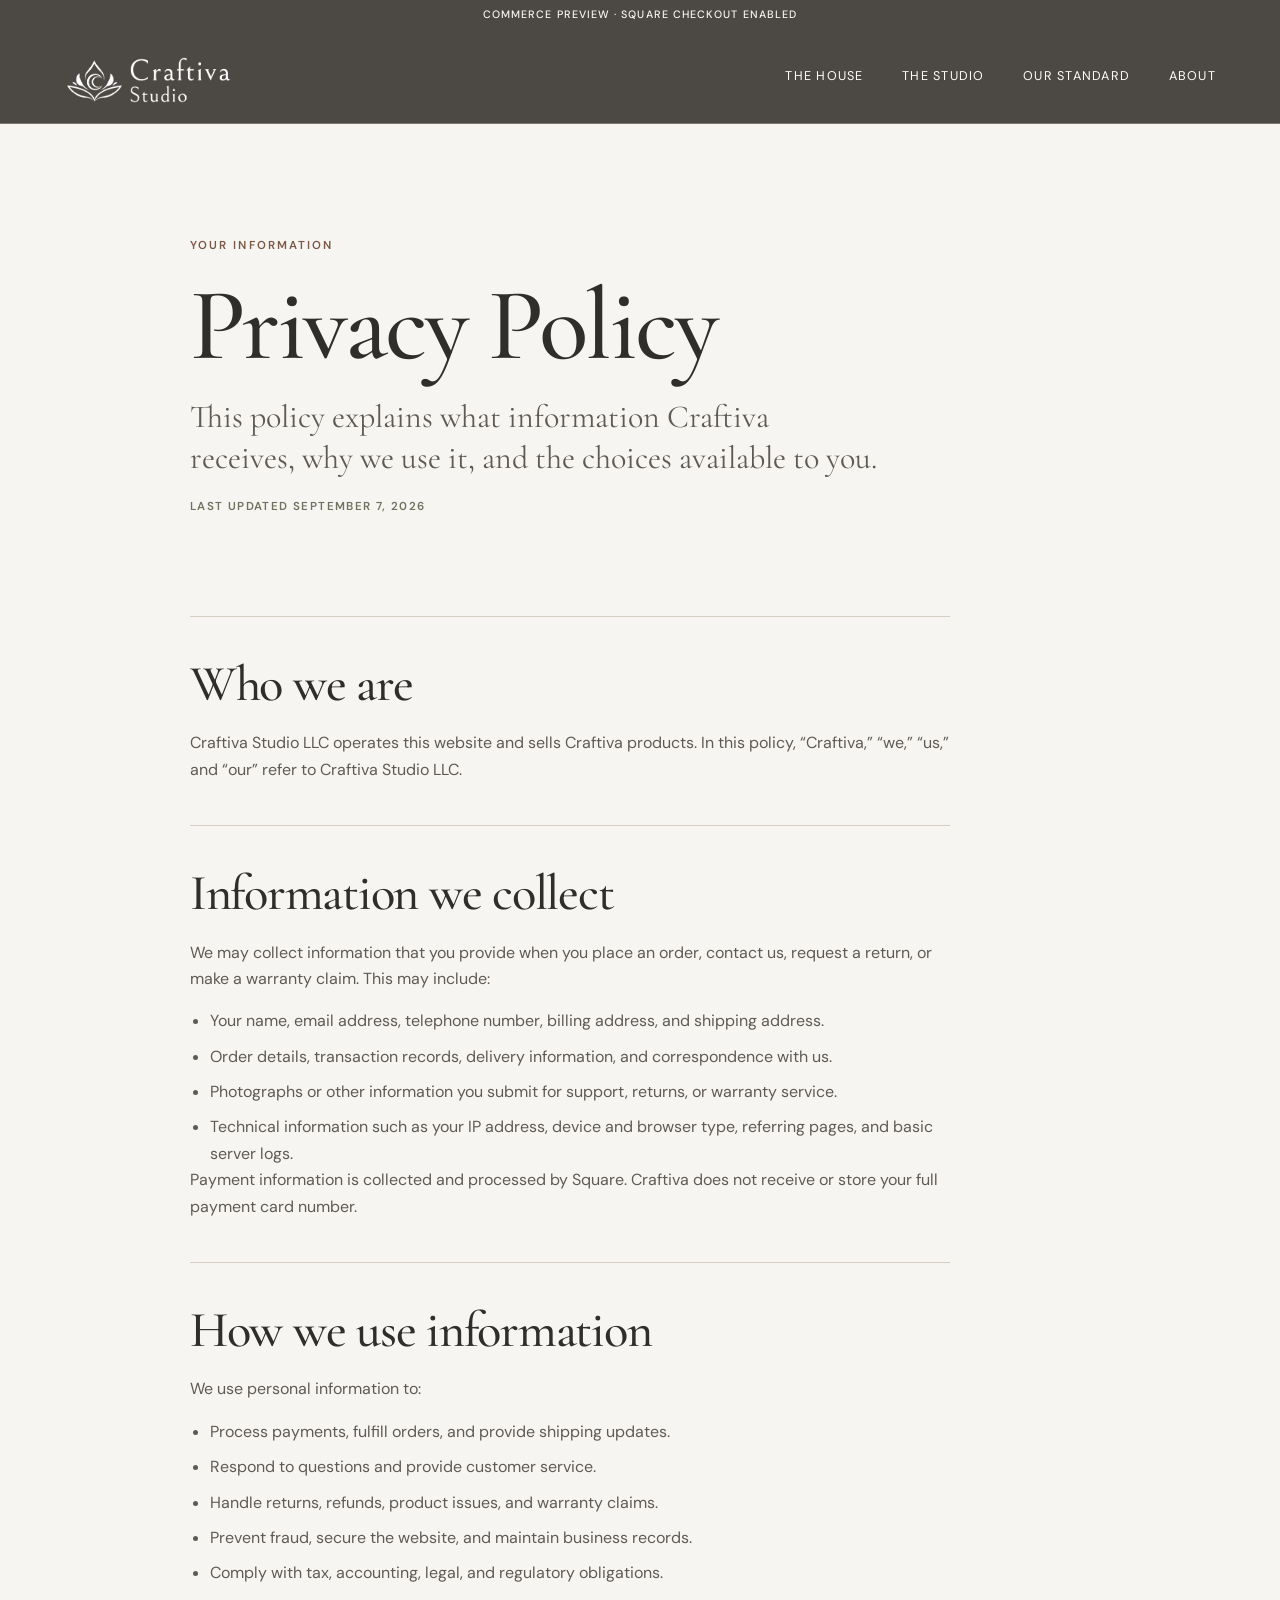
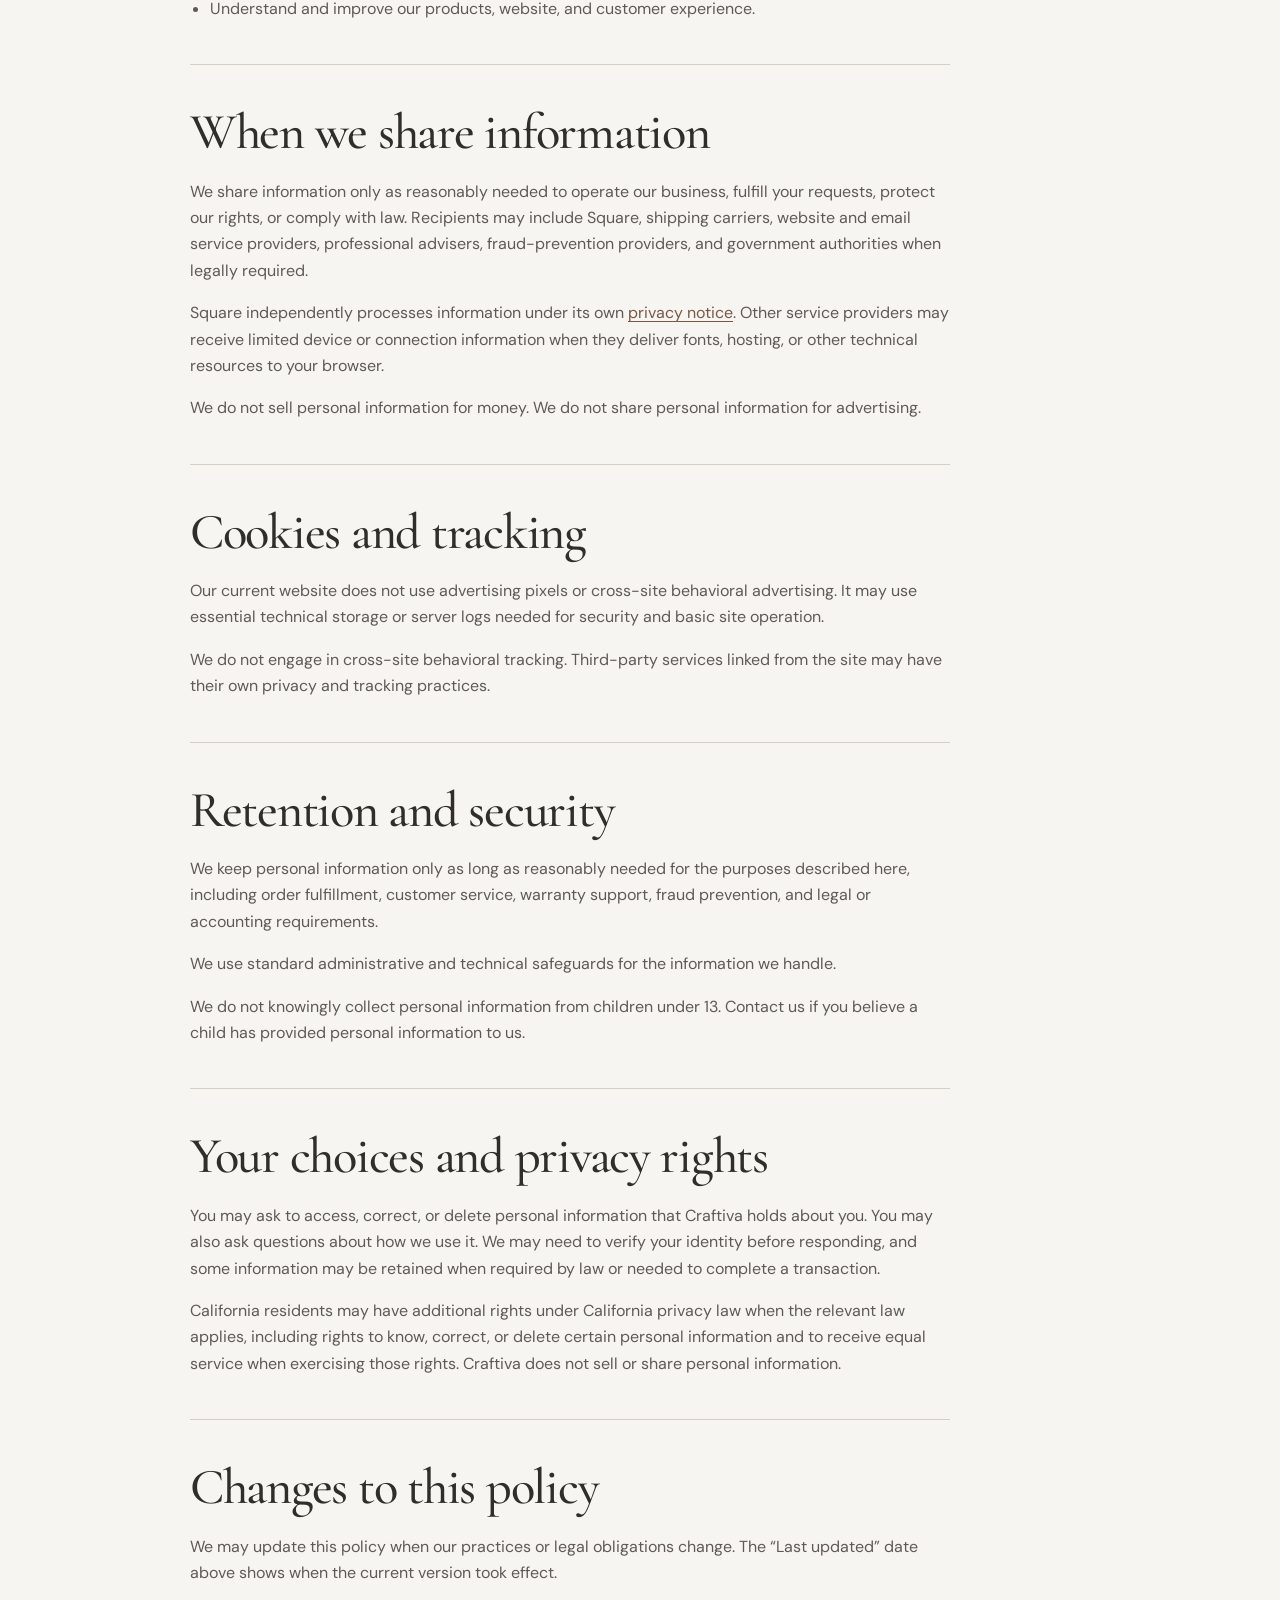
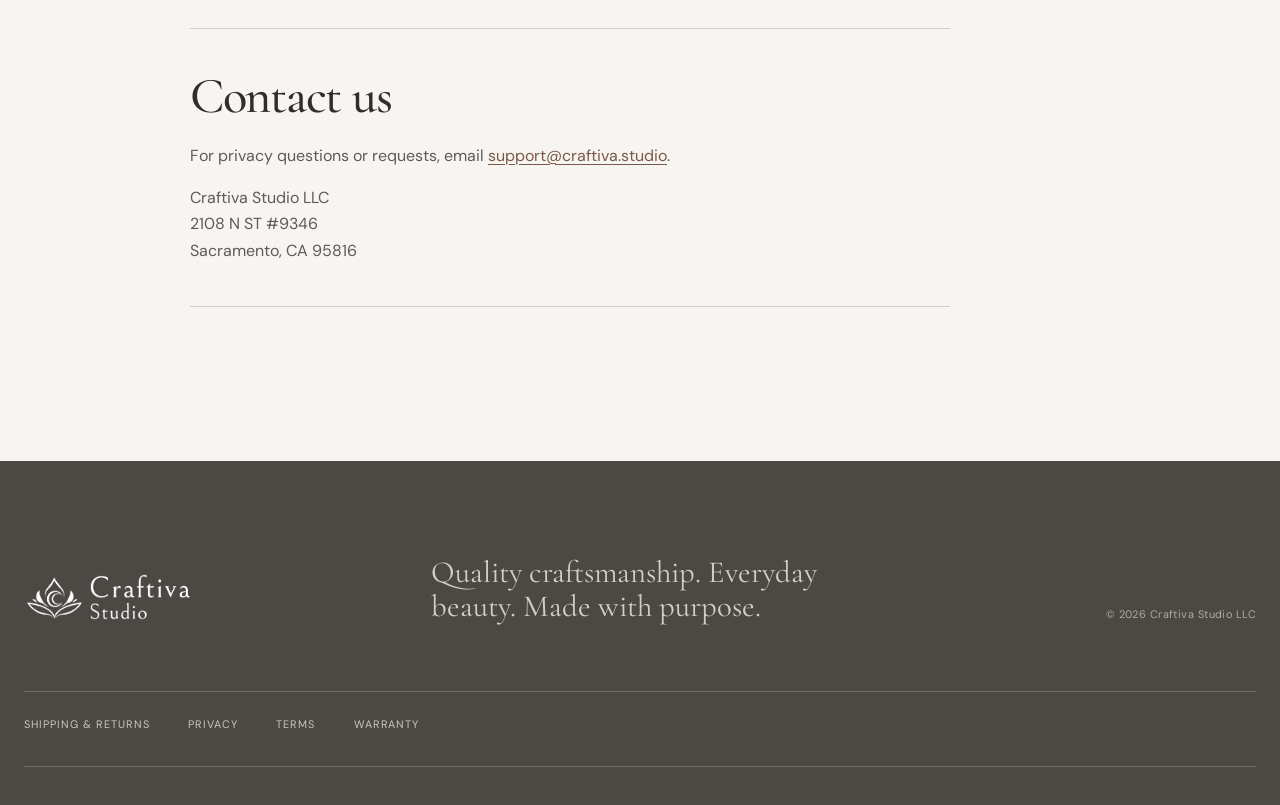
==== commit daa7d74d: "Simplify privacy policy wording" ====
--- a/policies/privacy/index.html
+++ b/policies/privacy/index.html
@@ -76,30 +76,26 @@
             <h2>When we share information</h2>
             <p>We share information only as reasonably needed to operate our business, fulfill your requests, protect our rights, or comply with law. Recipients may include Square, shipping carriers, website and email service providers, professional advisers, fraud-prevention providers, and government authorities when legally required.</p>
             <p>Square independently processes information under its own <a href="https://squareup.com/us/en/legal/general/privacy" rel="noopener noreferrer">privacy notice</a>. Other service providers may receive limited device or connection information when they deliver fonts, hosting, or other technical resources to your browser.</p>
-            <p>We do not sell personal information for money. We do not currently share personal information for cross-context behavioral advertising.</p>
+            <p>We do not sell personal information for money. We do not share personal information for advertising.</p>
           </section>
 
           <section class="policy-section">
             <h2>Cookies and tracking</h2>
             <p>Our current website does not use advertising pixels or cross-site behavioral advertising. It may use essential technical storage or server logs needed for security and basic site operation.</p>
-            <p>Because we do not currently engage in cross-site behavioral tracking, browser “Do Not Track” signals do not change how the website operates. Third-party services linked from the site may have their own privacy and tracking practices.</p>
+            <p>We do not engage in cross-site behavioral tracking. Third-party services linked from the site may have their own privacy and tracking practices.</p>
           </section>
 
           <section class="policy-section">
             <h2>Retention and security</h2>
             <p>We keep personal information only as long as reasonably needed for the purposes described here, including order fulfillment, customer service, warranty support, fraud prevention, and legal or accounting requirements.</p>
-            <p>We use reasonable administrative and technical safeguards appropriate to the information we handle. No internet transmission or storage system can be guaranteed to be completely secure.</p>
+            <p>We use standard administrative and technical safeguards for the information we handle.</p>
+            <p>We do not knowingly collect personal information from children under 13. Contact us if you believe a child has provided personal information to us.</p>
           </section>
 
           <section class="policy-section">
             <h2>Your choices and privacy rights</h2>
             <p>You may ask to access, correct, or delete personal information that Craftiva holds about you. You may also ask questions about how we use it. We may need to verify your identity before responding, and some information may be retained when required by law or needed to complete a transaction.</p>
-            <p>California residents may have additional rights under California privacy law when the relevant law applies, including rights to know, correct, or delete certain personal information and to receive equal service when exercising those rights. Craftiva does not sell or share personal information as those terms are used for California opt-out rights.</p>
-          </section>
-
-          <section class="policy-section">
-            <h2>Children</h2>
-            <p>This website is not directed to children under 13, and we do not knowingly collect personal information from children under 13. Contact us if you believe a child has provided personal information to us.</p>
+            <p>California residents may have additional rights under California privacy law when the relevant law applies, including rights to know, correct, or delete certain personal information and to receive equal service when exercising those rights. Craftiva does not sell or share personal information.</p>
           </section>
 
           <section class="policy-section">
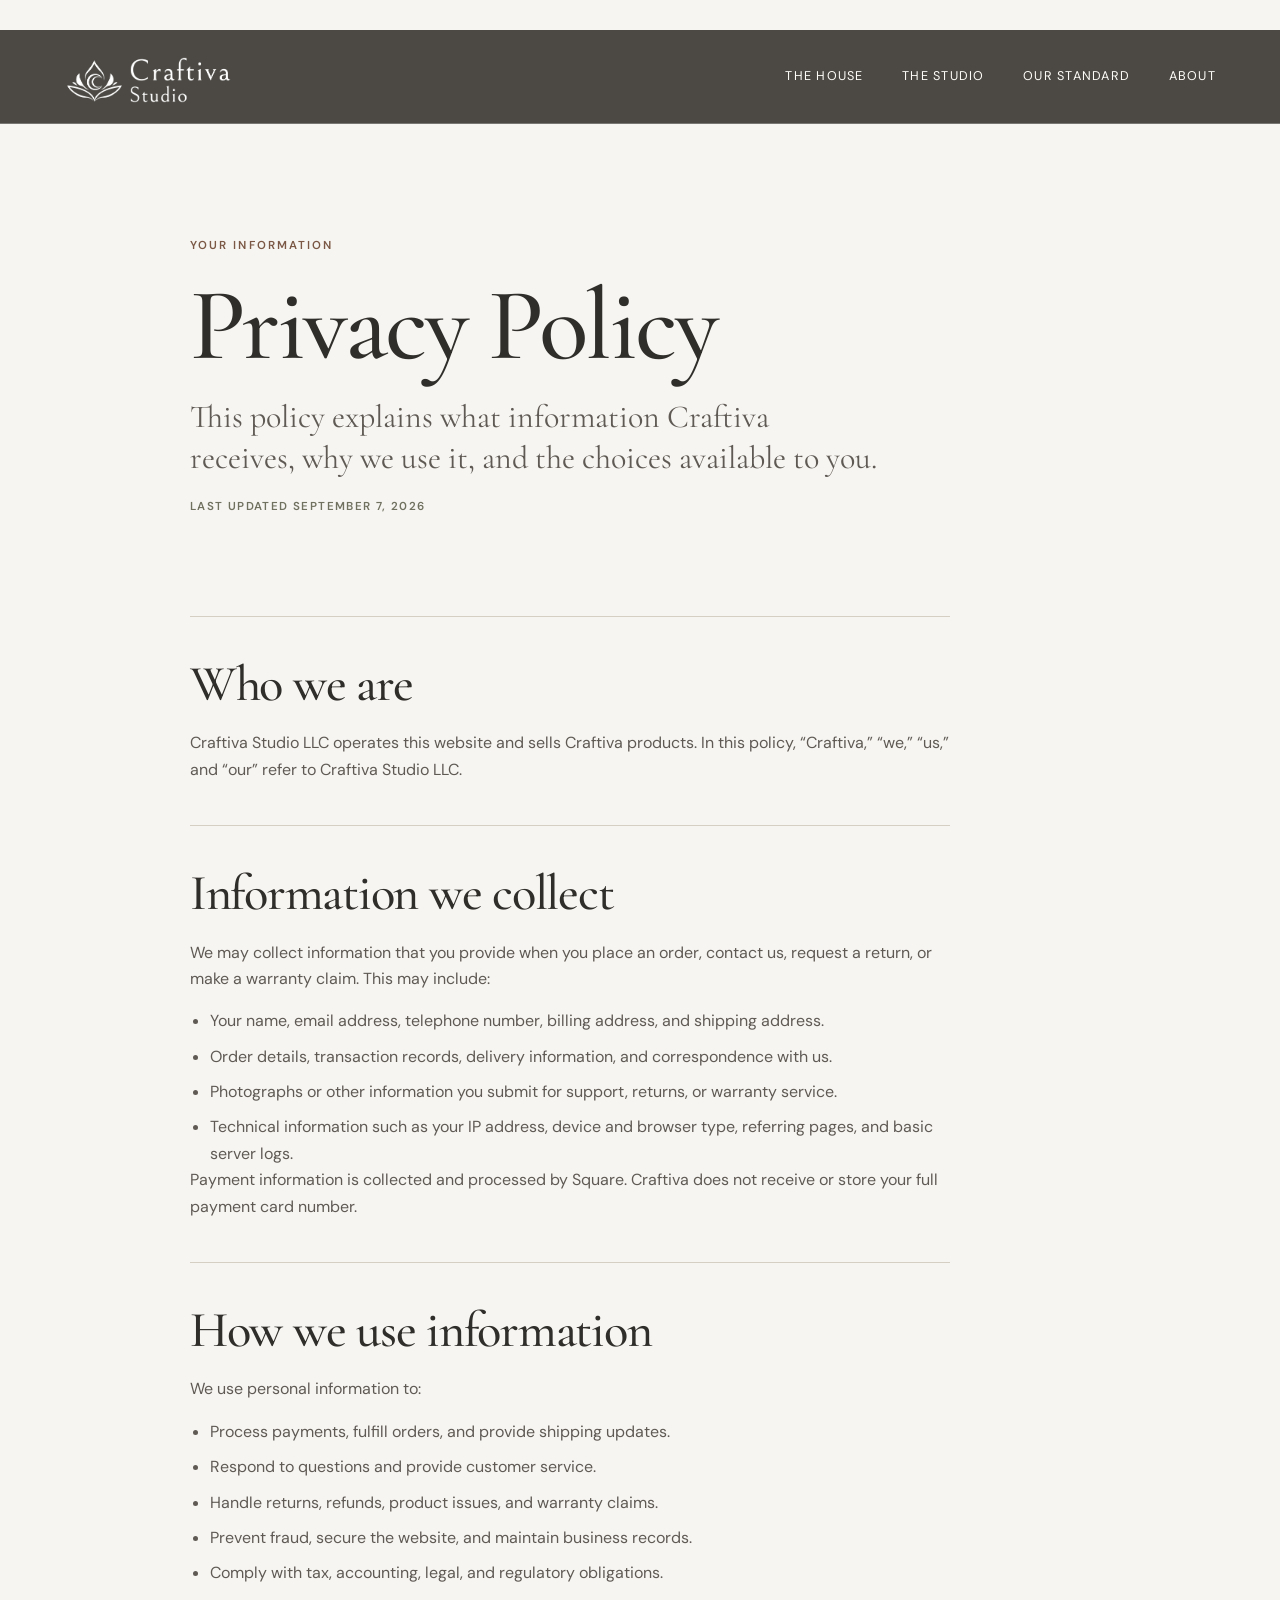
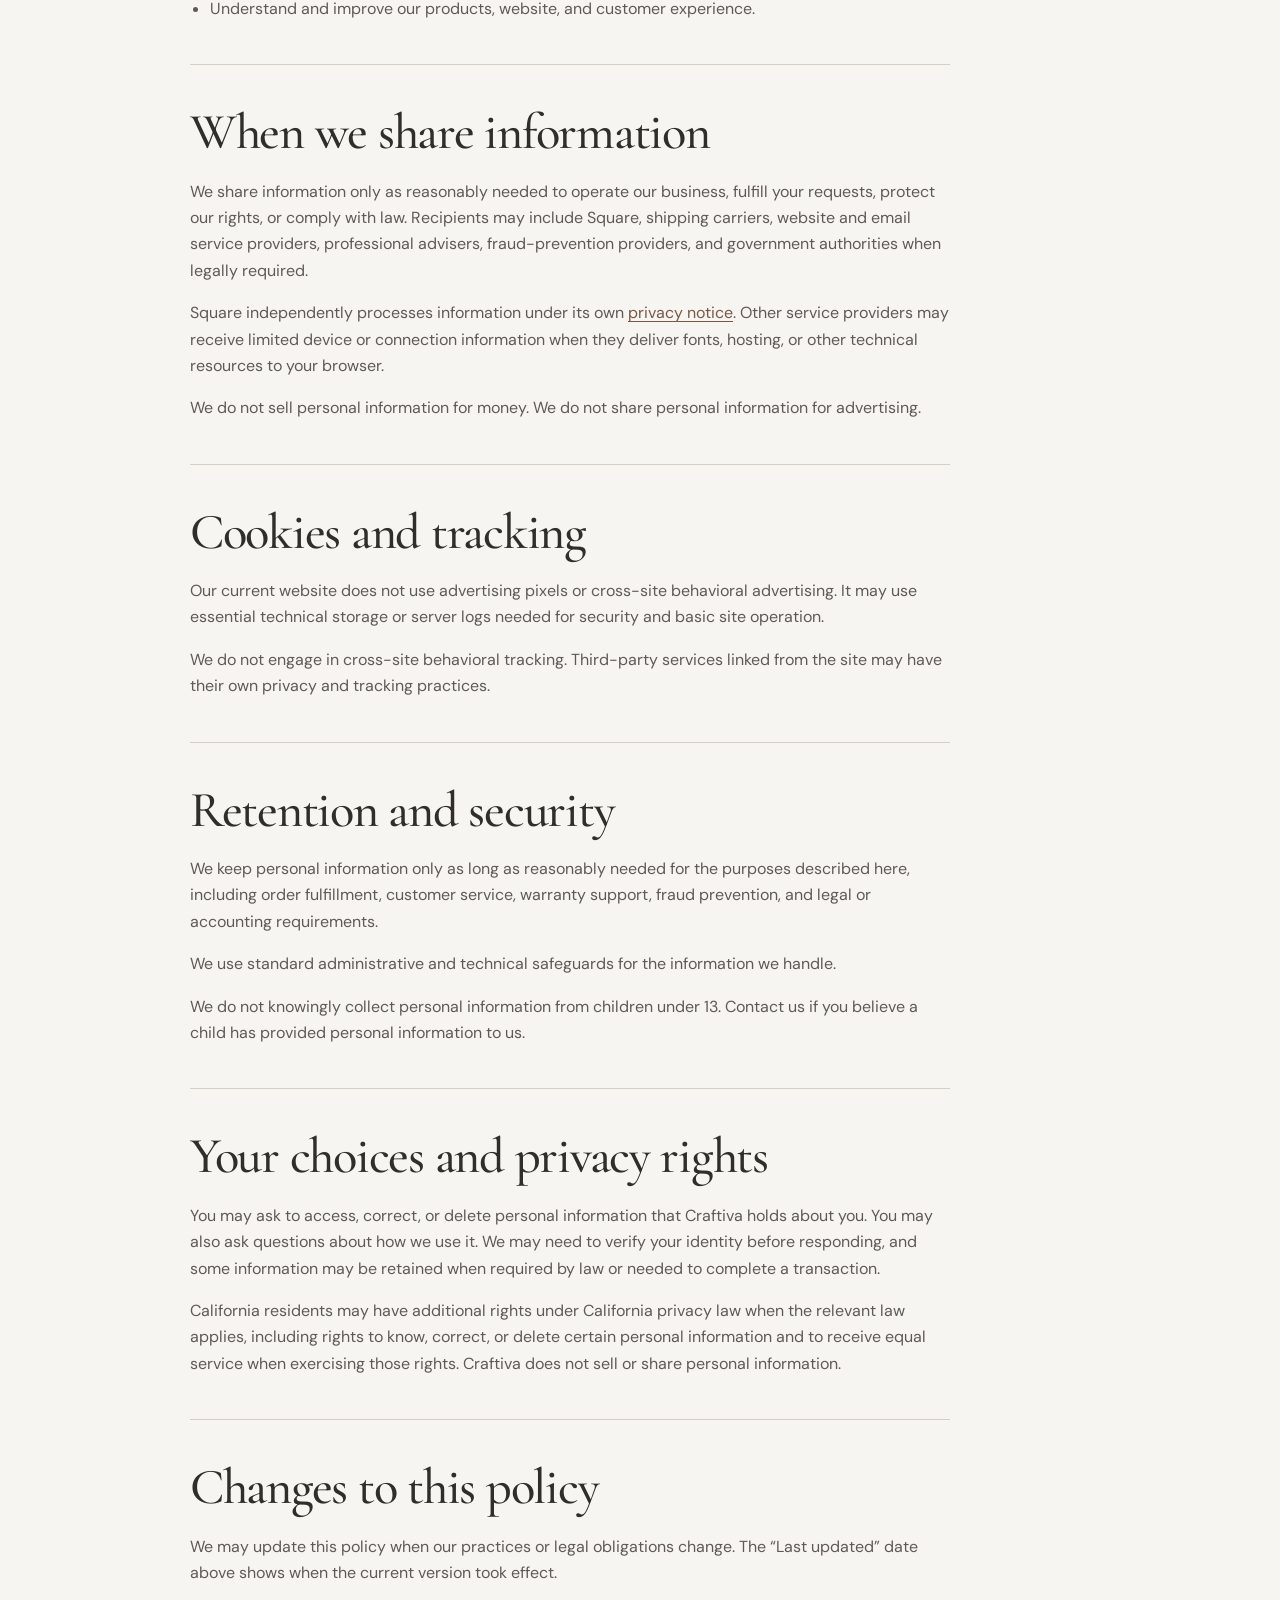
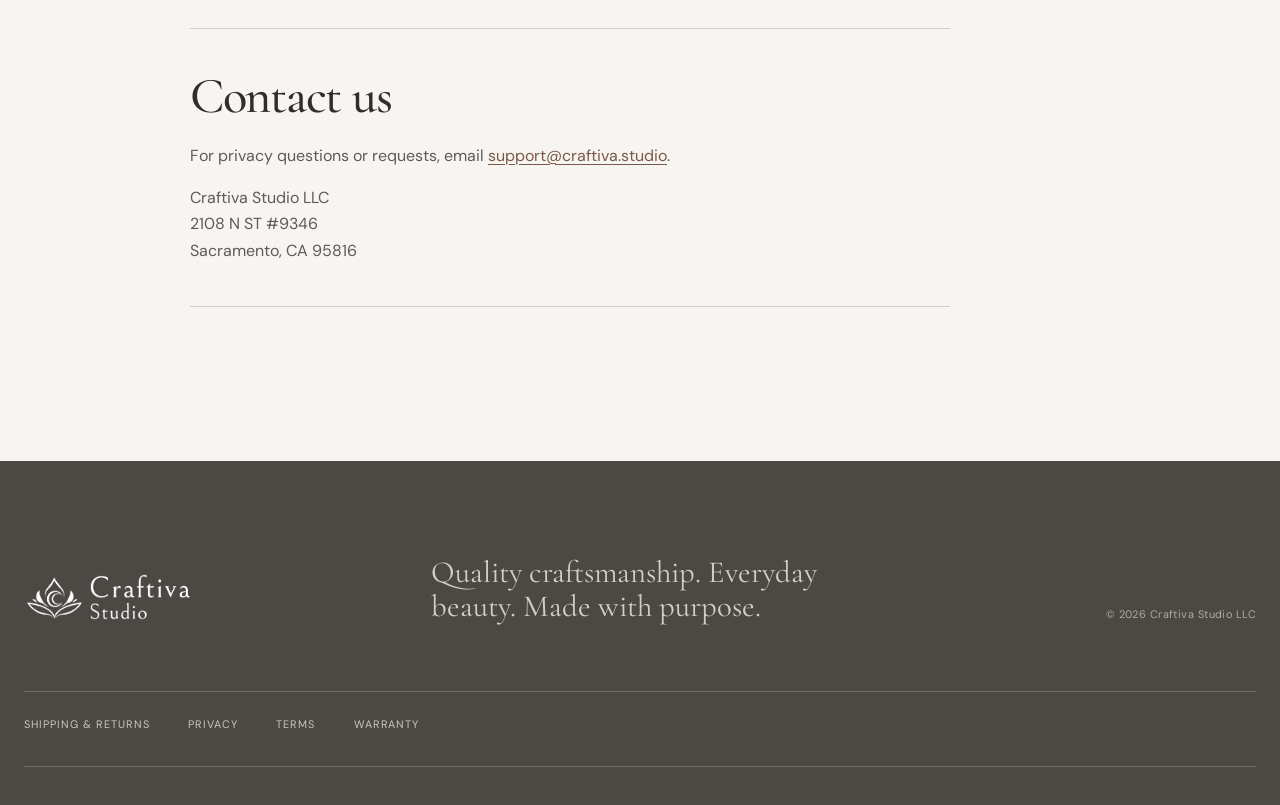
==== commit c9e9b389: "Remove preview banner and correct homepage trivet image" ====
--- a/policies/privacy/index.html
+++ b/policies/privacy/index.html
@@ -14,7 +14,7 @@
   </head>
   <body class="policy-page">
     <a class="skip-link" href="#main-content">Skip to content</a>
-    <div class="preview-note" role="note">Commerce preview · Square checkout enabled</div>
+    
 
     <header class="site-header site-header--product">
       <a class="brand" href="/" aria-label="Craftiva home">
--- a/styles.css
+++ b/styles.css
@@ -937,6 +937,10 @@
   object-position: center;
 }
 
+.room__image--medal-capacity img {
+  object-position: center top;
+}
+
 .room__image figcaption {
   margin-top: 13px;
   color: #756d65;
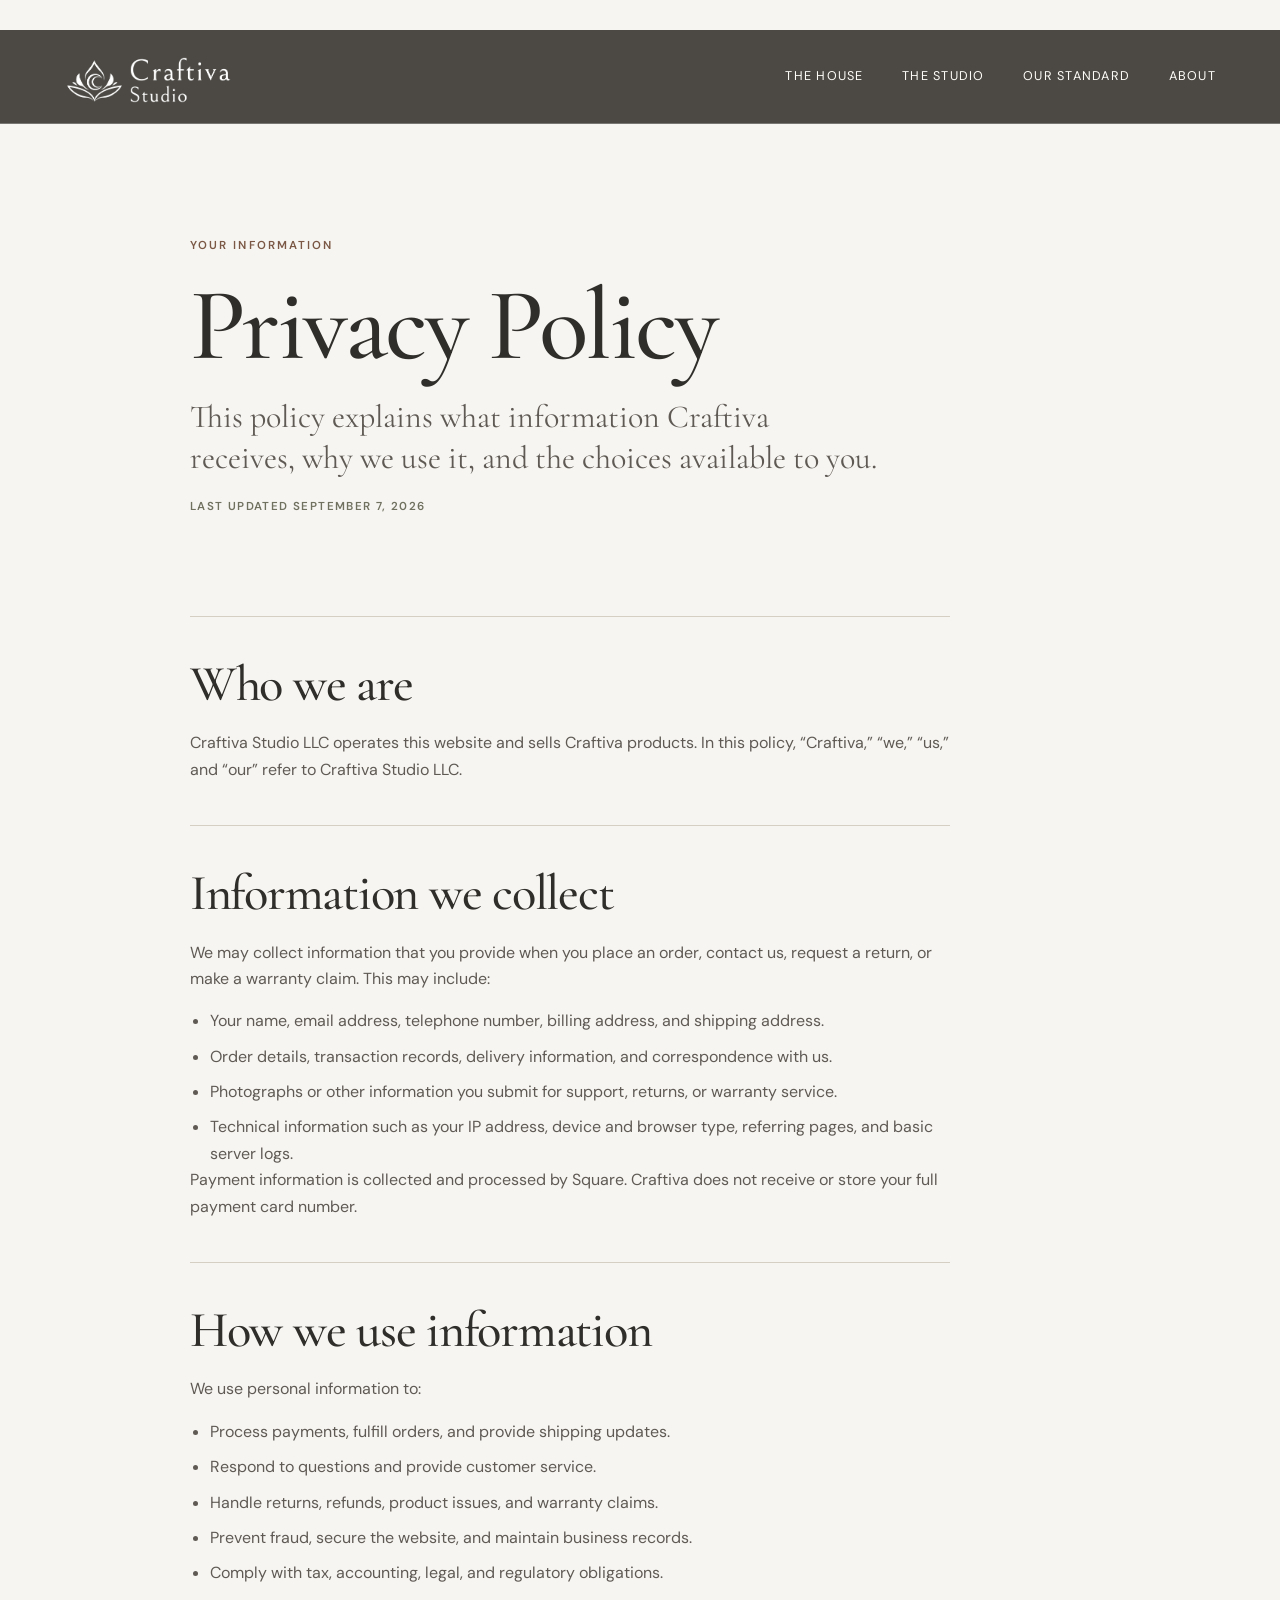
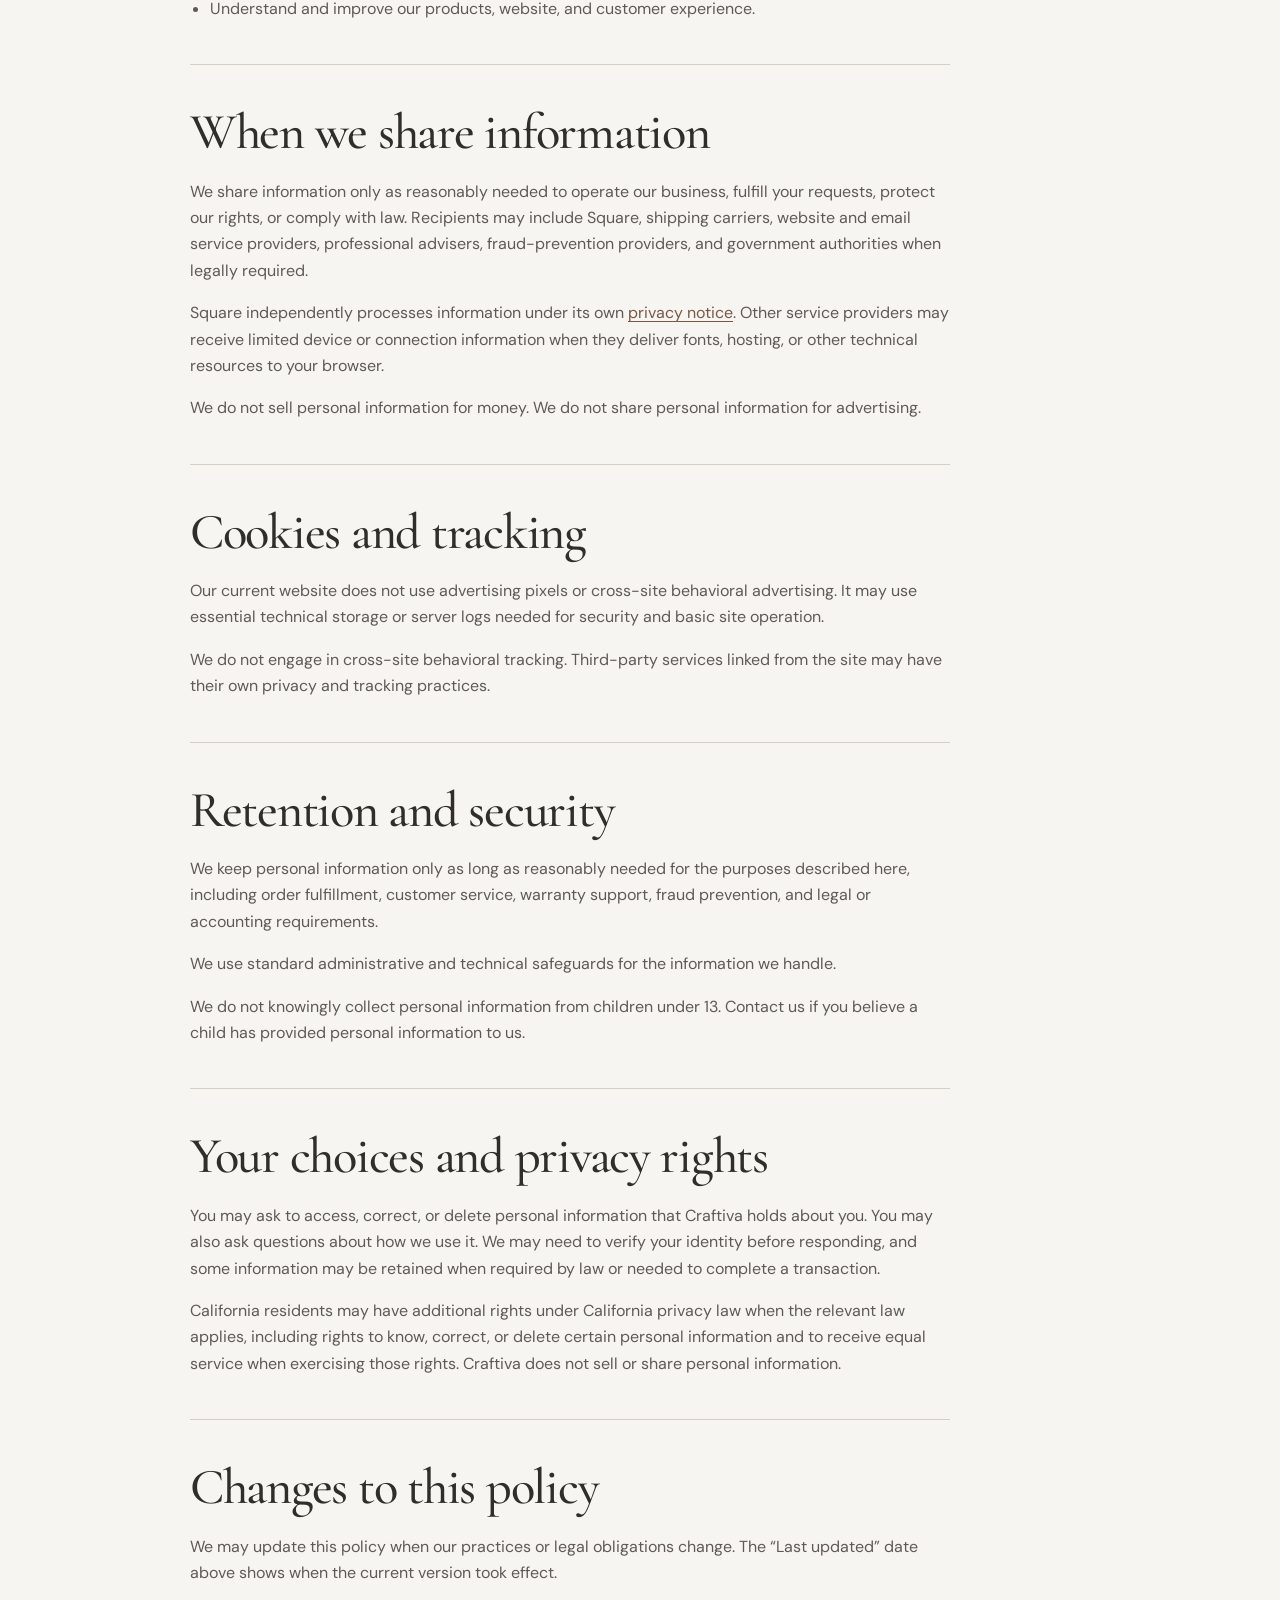
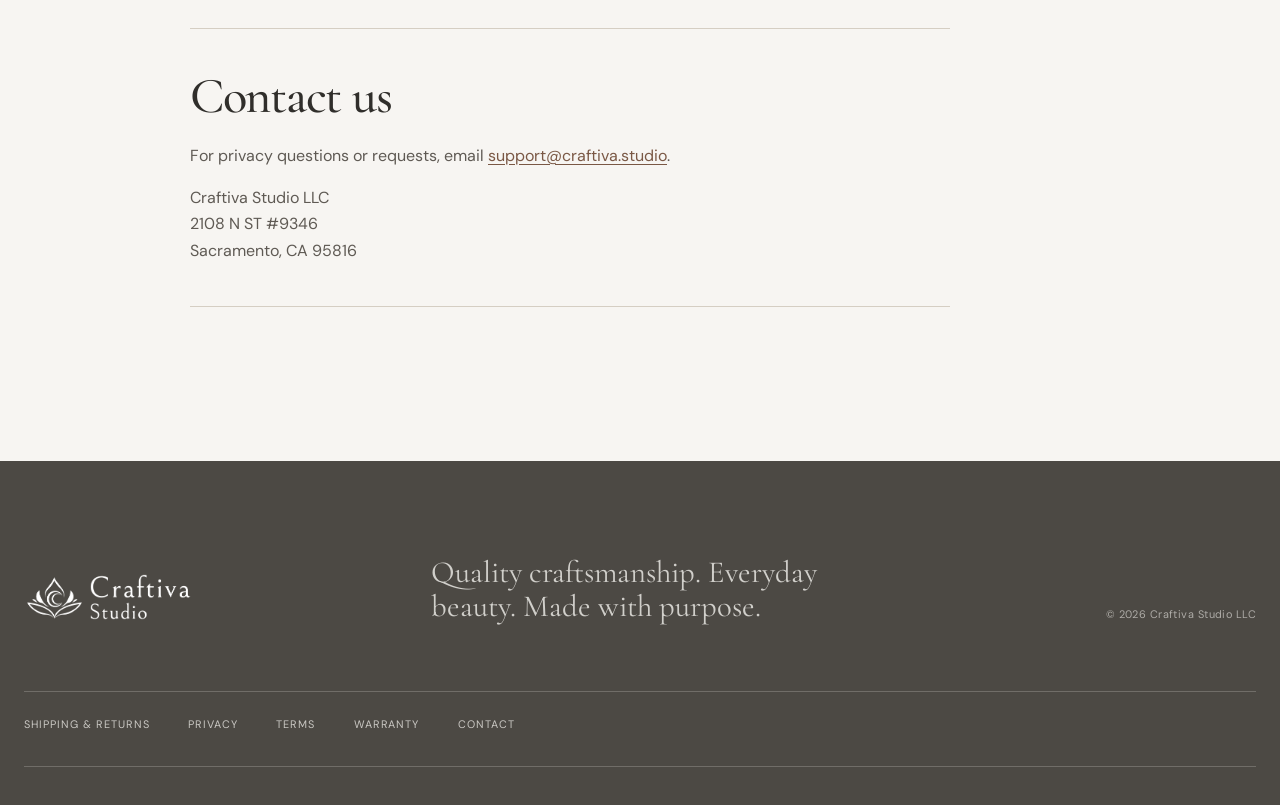
==== commit 7e5cca2a: "Clarify product benefits and improve direct purchase information" ====
--- a/policies/privacy/index.html
+++ b/policies/privacy/index.html
@@ -123,11 +123,12 @@
         </a>
         <p class="site-footer__line">Quality craftsmanship. Everyday beauty. Made with purpose.</p>
         <p class="site-footer__copyright">© 2026 Craftiva Studio LLC</p>
-        <nav class="site-footer__policies" aria-label="Policies">
+        <nav class="site-footer__policies" aria-label="Contact and policies">
           <a href="/policies/shipping-returns/">Shipping &amp; Returns</a>
           <a aria-current="page" href="/policies/privacy/">Privacy</a>
           <a href="/policies/terms/">Terms</a>
           <a href="/policies/warranty/">Warranty</a>
+          <a href="mailto:support@craftiva.studio">Contact</a>
         </nav>
       </div>
     </footer>
--- a/styles.css
+++ b/styles.css
@@ -455,7 +455,7 @@
 
 .house__intro {
   max-width: 970px;
-  margin-bottom: clamp(70px, 9vw, 130px);
+  margin-bottom: clamp(62px, 8vw, 115px);
 }
 
 .house__intro > p:last-child {
@@ -837,6 +837,13 @@
   text-transform: uppercase;
 }
 
+.hero__description {
+  max-width: 560px;
+  margin: -20px 0 32px;
+  color: rgba(255, 253, 249, .92);
+  font-size: 1rem;
+}
+
 .hero__scroll {
   position: absolute;
   z-index: 2;
@@ -856,6 +863,7 @@
 }
 
 .house-world {
+  padding-top: clamp(86px, 10.8vw, 162px);
   padding-bottom: clamp(110px, 14vw, 210px);
 }
 
@@ -865,7 +873,7 @@
 }
 
 .room + .room {
-  margin-top: clamp(110px, 15vw, 220px);
+  margin-top: clamp(98px, 13.5vw, 198px);
 }
 
 .room__heading {
@@ -873,7 +881,7 @@
   grid-template-columns: minmax(0, 1.25fr) minmax(260px, .55fr);
   gap: 28px 80px;
   align-items: end;
-  margin-bottom: clamp(52px, 7vw, 92px);
+  margin-bottom: clamp(46px, 6.3vw, 82px);
 }
 
 .room__heading .eyebrow {
@@ -1500,7 +1508,18 @@
 .product-purchase__terms {
   margin: 5px 0 0;
   color: #736c64;
-  font-size: .72rem;
+  font-size: .875rem;
+}
+
+.product-purchase__shipping {
+  margin: 14px 0 6px;
+  color: var(--ink);
+  font-size: .9375rem;
+  font-weight: 600;
+}
+
+.product-purchase--closing {
+  margin-top: 48px;
 }
 
 .product-purchase__terms a {
